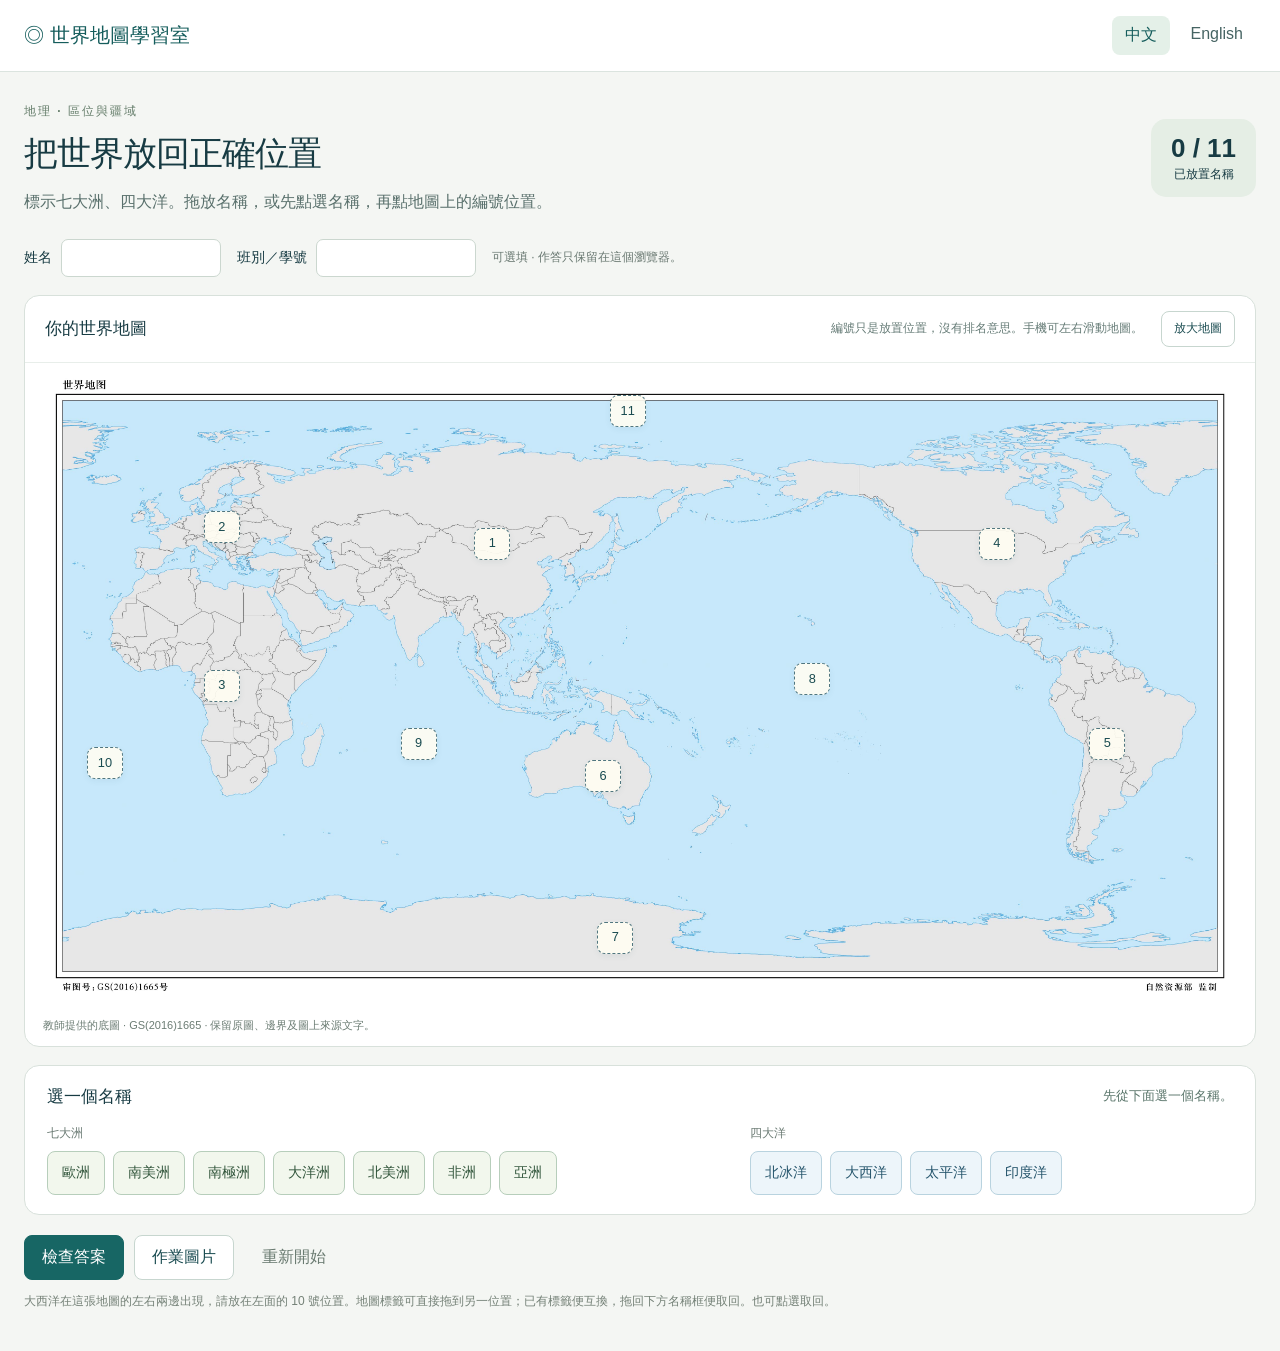
==== index.html @ 0c968864 "Publish bilingual world map classroom" ====
<!doctype html>
<html lang="zh-Hant"><head><meta charset="UTF-8"><meta name="viewport" content="width=device-width, initial-scale=1"><meta name="description" content="七大洲、四大洋拖放學習活動。Continents and oceans drag-and-drop activity."><title>世界地圖學習室</title><link rel="stylesheet" href="style.css"></head>
<body><header><a class="brand" href="?lang=zh">◎ <span id="brand"></span></a><nav aria-label="Language"><a href="?lang=zh" lang="zh-Hant">中文</a><a href="?lang=en" lang="en">English</a></nav></header>
<main><div class="intro"><div><p class="eyebrow" id="eyebrow"></p><h1 id="title"></h1><p id="intro"></p></div><div class="progress"><strong id="count">0 / 11</strong><span id="progressText"></span></div></div>
<section class="identity"><label><span id="nameLabel"></span><input id="studentName" maxlength="32" autocomplete="off"></label><label><span id="classLabel"></span><input id="studentClass" maxlength="24" autocomplete="off"></label><p id="identityHint"></p></section>
<section class="workspace"><div class="maphead"><h2 id="mapTitle"></h2><span id="mapHint"></span><button id="zoom" type="button"></button></div><div class="mapScroll" id="mapScroll"><div class="map" id="map"><img id="baseMap" src="world-map.jpg" alt="" draggable="false"><div id="targets"></div></div></div><p class="source" id="source"></p></section>
<section class="tray"><div class="trayHeading"><h2 id="trayTitle"></h2><p id="selected" role="status" aria-live="polite"></p></div><div class="banks"><div><h3 id="continentsTitle"></h3><div id="continents" class="chips"></div></div><div><h3 id="oceansTitle"></h3><div id="oceans" class="chips"></div></div></div></section>
<div class="actions"><button class="primary" id="check"></button><button id="result"></button><button class="quiet" id="reset"></button><span id="feedback" role="status" aria-live="polite"></span></div><p class="footnote" id="footnote"></p></main>
<dialog id="resultDialog"><div class="dialogHead"><h2 id="resultTitle"></h2><button id="closeResult" aria-label="Close">×</button></div><p id="saveHint"></p><div class="resultActions"><button class="primary" id="download"></button><button id="share"></button></div><img id="resultImage" alt=""><p id="saveStatus" role="status"></p></dialog><script src="moves.js"></script><script src="app.js"></script></body></html>
---- style.css ----
:root{font-family:Inter,"Noto Sans TC","Microsoft JhengHei",Arial,sans-serif;color:#173b43;background:#f4f6f3;font-synthesis:none}*{box-sizing:border-box}body{margin:0}header{height:72px;background:white;border-bottom:1px solid #dbe4df;display:flex;align-items:center;justify-content:space-between;padding:0 max(24px,calc((100vw - 1380px)/2))}.brand{font-size:20px;font-weight:800;color:#155d5c;text-decoration:none}nav{display:flex;gap:8px}nav a{padding:9px 13px;color:#466463;text-decoration:none;border-radius:8px}nav a.active{background:#e4f0e8;color:#155d5c;font-weight:700}main{max-width:1380px;margin:auto;padding:30px 24px 40px}.intro{display:flex;align-items:center;justify-content:space-between;gap:20px}.eyebrow{color:#637c69;letter-spacing:2px;font-size:12px;font-weight:700;margin:0 0 10px}h1{font-size:34px;letter-spacing:-1px;margin:0 0 12px}p{line-height:1.6}#intro{margin:0;color:#59706c}.progress{min-width:105px;text-align:center;background:#e5eee5;padding:14px;border-radius:15px}.progress strong{display:block;font-size:26px}.progress span{font-size:12px}.identity{display:flex;gap:16px;align-items:center;margin:24px 0 18px}.identity label{display:flex;align-items:center;gap:9px;font-size:14px;font-weight:600}.identity input{width:160px;padding:10px;border:1px solid #cbd7cf;border-radius:7px;background:white;font:inherit}.identity p{font-size:12px;color:#6b7a73;margin:0}h2{font-size:17px;margin:0}button{font:inherit;cursor:pointer;background:white;color:#194b50;border:1px solid #c7d6cf;border-radius:8px;padding:11px 17px;min-height:44px}button:hover{background:#edf4ee}button:focus-visible,a:focus-visible,input:focus-visible{outline:3px solid #da9b32;outline-offset:3px}button:disabled{opacity:.5;cursor:not-allowed}.workspace{background:white;border:1px solid #d8e1db;border-radius:15px;overflow:hidden}.maphead{display:flex;gap:18px;align-items:center;padding:15px 20px;border-bottom:1px solid #e8eeea}.maphead span{font-size:12px;color:#667c77;margin-left:auto}.maphead button{padding:6px 12px;min-height:36px;font-size:12px}.mapScroll{overflow:auto;overscroll-behavior-x:contain}.map{position:relative;width:100%;line-height:0}.map.zoomed{min-width:1200px}.map img{width:100%;height:auto;display:block;user-select:none}.target{position:absolute;transform:translate(-50%,-50%);border:1.5px dashed #50767f;border-radius:8px;min-width:36px;min-height:32px;padding:5px 9px;background:#fffdf2e8;font-size:clamp(10px,1vw,14px);line-height:1.15;white-space:nowrap;box-shadow:0 2px 6px #234b5610}.target.filled{background:#fff;border:1px solid #306f72;font-weight:700}.target.good{background:#e4f4e5;border:2px solid #26744a}.target.bad{background:#fff0e8;border:2px solid #ad5331}.target small{font-weight:400;font-size:10px;margin-right:5px}.source{font-size:11px;color:#6c7d74;margin:8px 18px 12px}.tray{border:1px solid #d8e1db;background:white;border-radius:15px;padding:19px 22px;margin-top:18px}.trayHeading{display:flex;align-items:center;justify-content:space-between;gap:15px}.trayHeading p{font-size:13px;margin:0;color:#59756a}.banks{display:grid;grid-template-columns:1.4fr 1fr;gap:28px}h3{font-size:12px;color:#6a7a73;margin:17px 0 9px;font-weight:500}.chips{display:flex;flex-wrap:wrap;gap:8px;min-height:44px}.chip{touch-action:none;user-select:none;font-size:14px;padding:9px 14px;border:1px solid #b7cebb;background:#f2f7ed;color:#31553b;cursor:grab}.chip.ocean{background:#edf5fa;border-color:#b9d3df;color:#24546b}.chip.selected{outline:3px solid #d79830;background:#fff4d6}.chip.used{display:none}.actions{display:flex;flex-wrap:wrap;align-items:center;gap:10px;margin-top:20px}.primary{background:#176664;color:white;border-color:#176664}.primary:hover{background:#125452}.quiet{background:transparent;border-color:transparent;color:#6a7b71}.actions span{font-size:14px;margin-left:6px}.footnote{font-size:12px;color:#748177;margin-bottom:0}.ghost{position:fixed;z-index:1000;pointer-events:none;transform:translate(-50%,-50%);background:#fff4d6;border:2px solid #c89931;border-radius:9px;padding:10px 15px;box-shadow:0 8px 25px #183f4833;font-size:15px;white-space:nowrap}dialog{border:0;border-radius:18px;max-width:1000px;width:95vw;max-height:92vh;padding:22px;color:#173b43}dialog::backdrop{background:#102e38aa}.dialogHead{display:flex;justify-content:space-between;align-items:center}.dialogHead button{font-size:24px;border:0}.resultActions{display:flex;gap:10px;margin-bottom:16px}#resultImage{width:100%;height:auto;border:1px solid #d6ded9}#saveHint,#saveStatus{font-size:13px;color:#587269}@media(max-width:700px){header{padding:0 16px;height:60px}.brand{font-size:16px}nav a{padding:8px;font-size:13px}main{padding:22px 14px}.intro{align-items:flex-start}h1{font-size:25px}.eyebrow{font-size:10px}#intro{font-size:13px}.progress{min-width:75px;padding:11px}.progress strong{font-size:21px}.identity{flex-wrap:wrap;gap:10px}.identity label{flex:1;min-width:140px;font-size:12px}.identity input{width:100%;min-width:50px}.identity p{width:100%;font-size:11px}.maphead{padding:12px;flex-wrap:wrap;gap:8px}.maphead span{order:3;width:100%;margin:0}.maphead button{margin-left:auto}.map{min-width:850px}.map.zoomed{min-width:1200px}.target{font-size:12px;min-height:36px}.banks{grid-template-columns:1fr;gap:0}.tray{padding:16px}.trayHeading{display:block}.trayHeading p{margin-top:6px}.chip{padding:10px 12px}.actions button{flex:1;font-size:13px;white-space:nowrap;padding:10px}.actions span{width:100%;margin:4px 0}.source{font-size:10px}.footnote{font-size:11px}}
.progress strong{white-space:nowrap}.identity label>span{flex-shrink:0}@media(max-width:700px){.identity label>span{max-width:65px}.progress{flex-shrink:0}}

.target.filled{touch-action:none;user-select:none;cursor:grab}.dragging{opacity:.45;cursor:grabbing}.target.drop-ready{outline:3px solid #d79830;outline-offset:3px}.tray.drop-ready{outline:3px solid #d79830;background:#fffaf0}

/* Compact activity view: the map and bank occupy separate, always-visible panels. */
@media(max-width:700px),(max-height:500px) and (pointer:coarse){
 html,body{height:100%;height:100dvh;overflow:hidden}
 header{height:44px;padding:0 10px;flex-shrink:0}
 .brand{font-size:14px}nav a{font-size:12px;padding:6px}
 main{height:calc(100dvh - 44px);padding:8px 8px max(8px,env(safe-area-inset-bottom));display:flex;flex-direction:column;gap:7px;overflow:hidden;max-width:none}
 .intro{flex-shrink:0;gap:8px;align-items:center;min-height:30px}
 .eyebrow,#intro,.progress span,.identity p,.source,.footnote{display:none}
 h1{font-size:18px;letter-spacing:0;margin:0}
 .progress{padding:5px 8px;border-radius:7px;min-width:64px}.progress strong{font-size:16px}
 .identity{margin:0;gap:8px;flex-wrap:nowrap;flex-shrink:0}
 .identity label{min-width:0;flex:1;gap:5px;font-size:11px}
 .identity label>span{max-width:55px;line-height:1.2}
 .identity input{height:32px;padding:5px;font-size:16px;width:100%;min-width:0}
 .workspace{flex:1 1 auto;min-height:100px;display:flex;flex-direction:column;border-radius:10px}
 .maphead{padding:6px 9px;gap:4px;flex-shrink:0;flex-wrap:wrap}
 .maphead h2{font-size:13px}.maphead button{min-height:30px;padding:4px 10px;font-size:11px;margin-left:auto}
 .maphead span{font-size:10px;line-height:1.3;order:3;width:100%;margin:0}
 .mapScroll{flex:1;min-height:0;overscroll-behavior:contain;touch-action:pan-x pan-y}
 .map{width:var(--panel-map-width,560px);min-width:0}.map.zoomed{width:calc(var(--panel-map-width,560px)*1.5);min-width:0}
 .target{font-size:11px;min-height:34px;padding:4px 6px}.target small{font-size:9px}
 .tray{margin:0;padding:7px 9px;flex:0 0 auto;border-radius:10px;max-height:38dvh;overflow:auto;overscroll-behavior:contain}
 .trayHeading{display:flex;gap:6px;margin-bottom:6px}.trayHeading h2{font-size:12px;white-space:nowrap}.trayHeading p{font-size:10px;line-height:1.25;margin:0;max-width:70%}
 .banks{display:flex;flex-wrap:wrap;gap:5px}.banks>div,.chips{display:contents}.banks h3{display:none}
 .chip{flex:0 0 calc((100% - 10px)/3);font-size:11px;min-height:34px;padding:5px 3px;border-radius:6px;line-height:1.1}
 .chip.used{display:none}
 .actions{flex:0 0 auto;margin:0;gap:5px}.actions button{font-size:12px;min-height:36px;padding:6px;flex:1;white-space:nowrap}
 .actions span{font-size:11px;line-height:1.2;margin:0;width:100%}.actions span:empty{display:none}
 dialog{max-height:95dvh;padding:12px}
}
@media(max-width:700px) and (max-height:640px){
 main{gap:4px;padding-top:4px}.maphead span{display:none}.trayHeading p{display:none}.chip{min-height:30px}.tray{padding:5px 7px}.trayHeading{margin-bottom:4px}
}
@media(max-height:500px) and (min-width:701px) and (pointer:coarse){
 main{display:grid;grid-template-columns:minmax(0,1fr) 280px;grid-template-rows:30px minmax(0,1fr) 36px;gap:6px}
 .intro{grid-column:1;grid-row:1}.identity{grid-column:2;grid-row:1}.workspace{grid-column:1;grid-row:2 / 4}
 .tray{grid-column:2;grid-row:2;max-height:none}.actions{grid-column:2;grid-row:3}.chip{flex-basis:calc((100% - 5px)/2)}
}
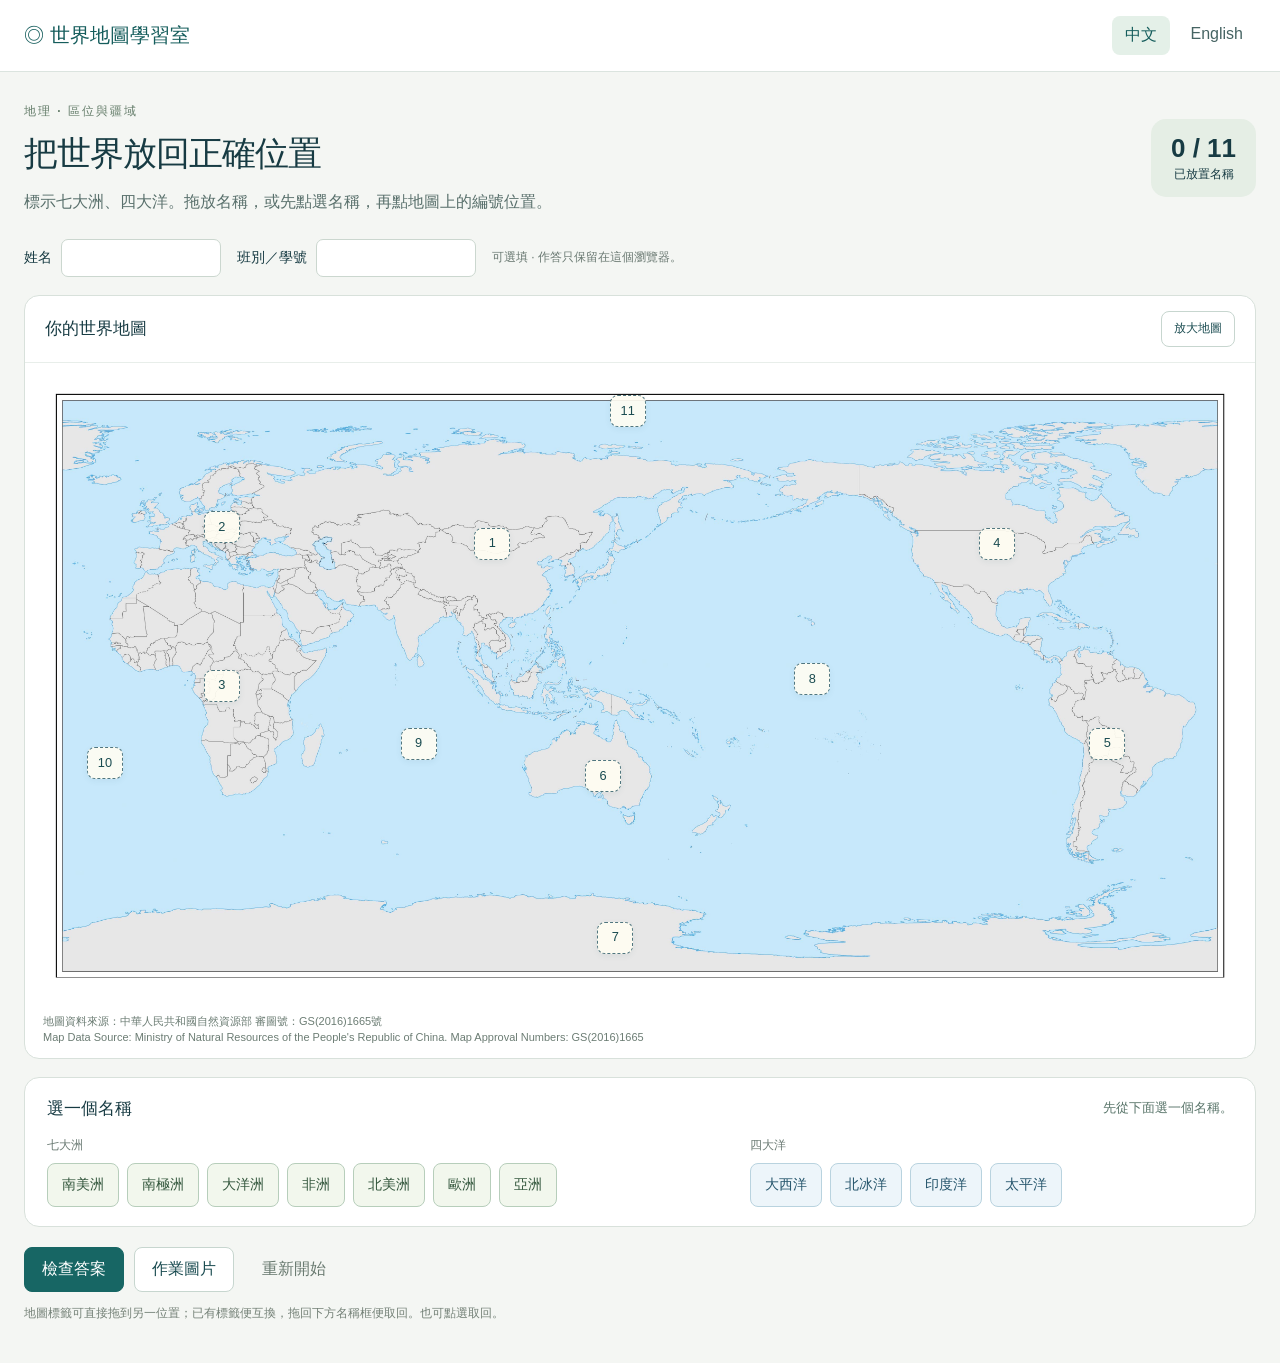
==== commit 0430e0e3: "Update bilingual map captions and source credits" ====
--- a/index.html
+++ b/index.html
@@ -1,9 +1,9 @@
 <!doctype html>
-<html lang="zh-Hant"><head><meta charset="UTF-8"><meta name="viewport" content="width=device-width, initial-scale=1"><meta name="description" content="七大洲、四大洋拖放學習活動。Continents and oceans drag-and-drop activity."><title>世界地圖學習室</title><link rel="stylesheet" href="style.css"></head>
+<html lang="zh-Hant"><head><meta charset="UTF-8"><meta name="viewport" content="width=device-width, initial-scale=1"><meta name="description" content="七大洲、四大洋拖放學習活動。Continents and oceans drag-and-drop activity."><title>世界地圖學習室</title><link rel="stylesheet" href="style.css?v=20261116b"></head>
 <body><header><a class="brand" href="?lang=zh">◎ <span id="brand"></span></a><nav aria-label="Language"><a href="?lang=zh" lang="zh-Hant">中文</a><a href="?lang=en" lang="en">English</a></nav></header>
 <main><div class="intro"><div><p class="eyebrow" id="eyebrow"></p><h1 id="title"></h1><p id="intro"></p></div><div class="progress"><strong id="count">0 / 11</strong><span id="progressText"></span></div></div>
 <section class="identity"><label><span id="nameLabel"></span><input id="studentName" maxlength="32" autocomplete="off"></label><label><span id="classLabel"></span><input id="studentClass" maxlength="24" autocomplete="off"></label><p id="identityHint"></p></section>
 <section class="workspace"><div class="maphead"><h2 id="mapTitle"></h2><span id="mapHint"></span><button id="zoom" type="button"></button></div><div class="mapScroll" id="mapScroll"><div class="map" id="map"><img id="baseMap" src="world-map.jpg" alt="" draggable="false"><div id="targets"></div></div></div><p class="source" id="source"></p></section>
 <section class="tray"><div class="trayHeading"><h2 id="trayTitle"></h2><p id="selected" role="status" aria-live="polite"></p></div><div class="banks"><div><h3 id="continentsTitle"></h3><div id="continents" class="chips"></div></div><div><h3 id="oceansTitle"></h3><div id="oceans" class="chips"></div></div></div></section>
 <div class="actions"><button class="primary" id="check"></button><button id="result"></button><button class="quiet" id="reset"></button><span id="feedback" role="status" aria-live="polite"></span></div><p class="footnote" id="footnote"></p></main>
-<dialog id="resultDialog"><div class="dialogHead"><h2 id="resultTitle"></h2><button id="closeResult" aria-label="Close">×</button></div><p id="saveHint"></p><div class="resultActions"><button class="primary" id="download"></button><button id="share"></button></div><img id="resultImage" alt=""><p id="saveStatus" role="status"></p></dialog><script src="moves.js"></script><script src="app.js"></script></body></html>
+<dialog id="resultDialog"><div class="dialogHead"><h2 id="resultTitle"></h2><button id="closeResult" aria-label="Close">×</button></div><p id="saveHint"></p><div class="resultActions"><button class="primary" id="download"></button><button id="share"></button></div><img id="resultImage" alt=""><p id="saveStatus" role="status"></p></dialog><script src="moves.js"></script><script src="app.js?v=20261116b"></script></body></html>
--- a/style.css
+++ b/style.css
@@ -41,3 +41,9 @@
  .intro{grid-column:1;grid-row:1}.identity{grid-column:2;grid-row:1}.workspace{grid-column:1;grid-row:2 / 4}
  .tray{grid-column:2;grid-row:2;max-height:none}.actions{grid-column:2;grid-row:3}.chip{flex-basis:calc((100% - 5px)/2)}
 }
+
+/* Hide the image margin captions without altering map geometry or label coordinates. */
+#baseMap{clip-path:inset(4.5% 0 4.8% 0)}
+#mapHint{display:none}.maphead button{margin-left:auto}
+.source{display:block;text-align:left;line-height:1.5;margin:4px 18px 12px;overflow-wrap:anywhere}.source span{display:block}
+@media(max-width:700px),(max-height:500px) and (pointer:coarse){.source{display:block;flex-shrink:0;font-size:9px;margin:3px 9px 6px;line-height:1.25}}
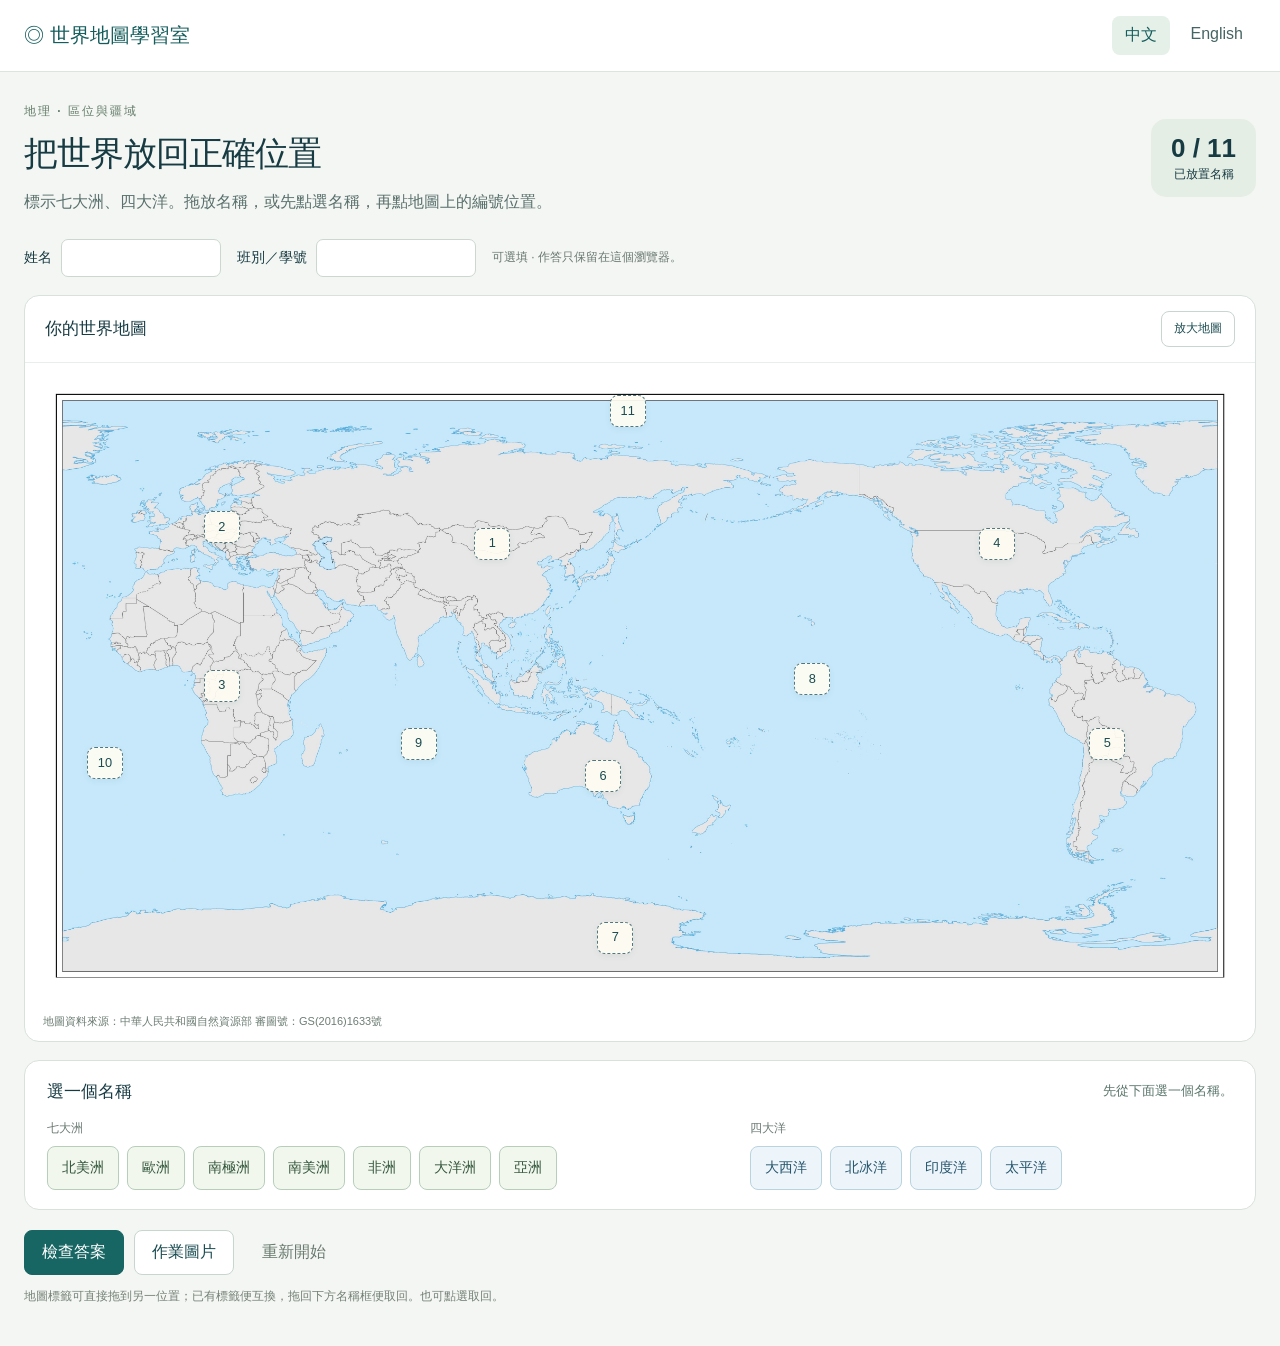
==== commit cc10c9ef: "Show map source in selected language only" ====
--- a/index.html
+++ b/index.html
@@ -1,9 +1,9 @@
 <!doctype html>
-<html lang="zh-Hant"><head><meta charset="UTF-8"><meta name="viewport" content="width=device-width, initial-scale=1"><meta name="description" content="七大洲、四大洋拖放學習活動。Continents and oceans drag-and-drop activity."><title>世界地圖學習室</title><link rel="stylesheet" href="style.css?v=20261116b"></head>
+<html lang="zh-Hant"><head><meta charset="UTF-8"><meta name="viewport" content="width=device-width, initial-scale=1"><meta name="description" content="七大洲、四大洋拖放學習活動。Continents and oceans drag-and-drop activity."><title>世界地圖學習室</title><link rel="stylesheet" href="style.css?v=20261116c"></head>
 <body><header><a class="brand" href="?lang=zh">◎ <span id="brand"></span></a><nav aria-label="Language"><a href="?lang=zh" lang="zh-Hant">中文</a><a href="?lang=en" lang="en">English</a></nav></header>
 <main><div class="intro"><div><p class="eyebrow" id="eyebrow"></p><h1 id="title"></h1><p id="intro"></p></div><div class="progress"><strong id="count">0 / 11</strong><span id="progressText"></span></div></div>
 <section class="identity"><label><span id="nameLabel"></span><input id="studentName" maxlength="32" autocomplete="off"></label><label><span id="classLabel"></span><input id="studentClass" maxlength="24" autocomplete="off"></label><p id="identityHint"></p></section>
 <section class="workspace"><div class="maphead"><h2 id="mapTitle"></h2><span id="mapHint"></span><button id="zoom" type="button"></button></div><div class="mapScroll" id="mapScroll"><div class="map" id="map"><img id="baseMap" src="world-map.jpg" alt="" draggable="false"><div id="targets"></div></div></div><p class="source" id="source"></p></section>
 <section class="tray"><div class="trayHeading"><h2 id="trayTitle"></h2><p id="selected" role="status" aria-live="polite"></p></div><div class="banks"><div><h3 id="continentsTitle"></h3><div id="continents" class="chips"></div></div><div><h3 id="oceansTitle"></h3><div id="oceans" class="chips"></div></div></div></section>
 <div class="actions"><button class="primary" id="check"></button><button id="result"></button><button class="quiet" id="reset"></button><span id="feedback" role="status" aria-live="polite"></span></div><p class="footnote" id="footnote"></p></main>
-<dialog id="resultDialog"><div class="dialogHead"><h2 id="resultTitle"></h2><button id="closeResult" aria-label="Close">×</button></div><p id="saveHint"></p><div class="resultActions"><button class="primary" id="download"></button><button id="share"></button></div><img id="resultImage" alt=""><p id="saveStatus" role="status"></p></dialog><script src="moves.js"></script><script src="app.js?v=20261116b"></script></body></html>
+<dialog id="resultDialog"><div class="dialogHead"><h2 id="resultTitle"></h2><button id="closeResult" aria-label="Close">×</button></div><p id="saveHint"></p><div class="resultActions"><button class="primary" id="download"></button><button id="share"></button></div><img id="resultImage" alt=""><p id="saveStatus" role="status"></p></dialog><script src="moves.js"></script><script src="app.js?v=20261116c"></script></body></html>
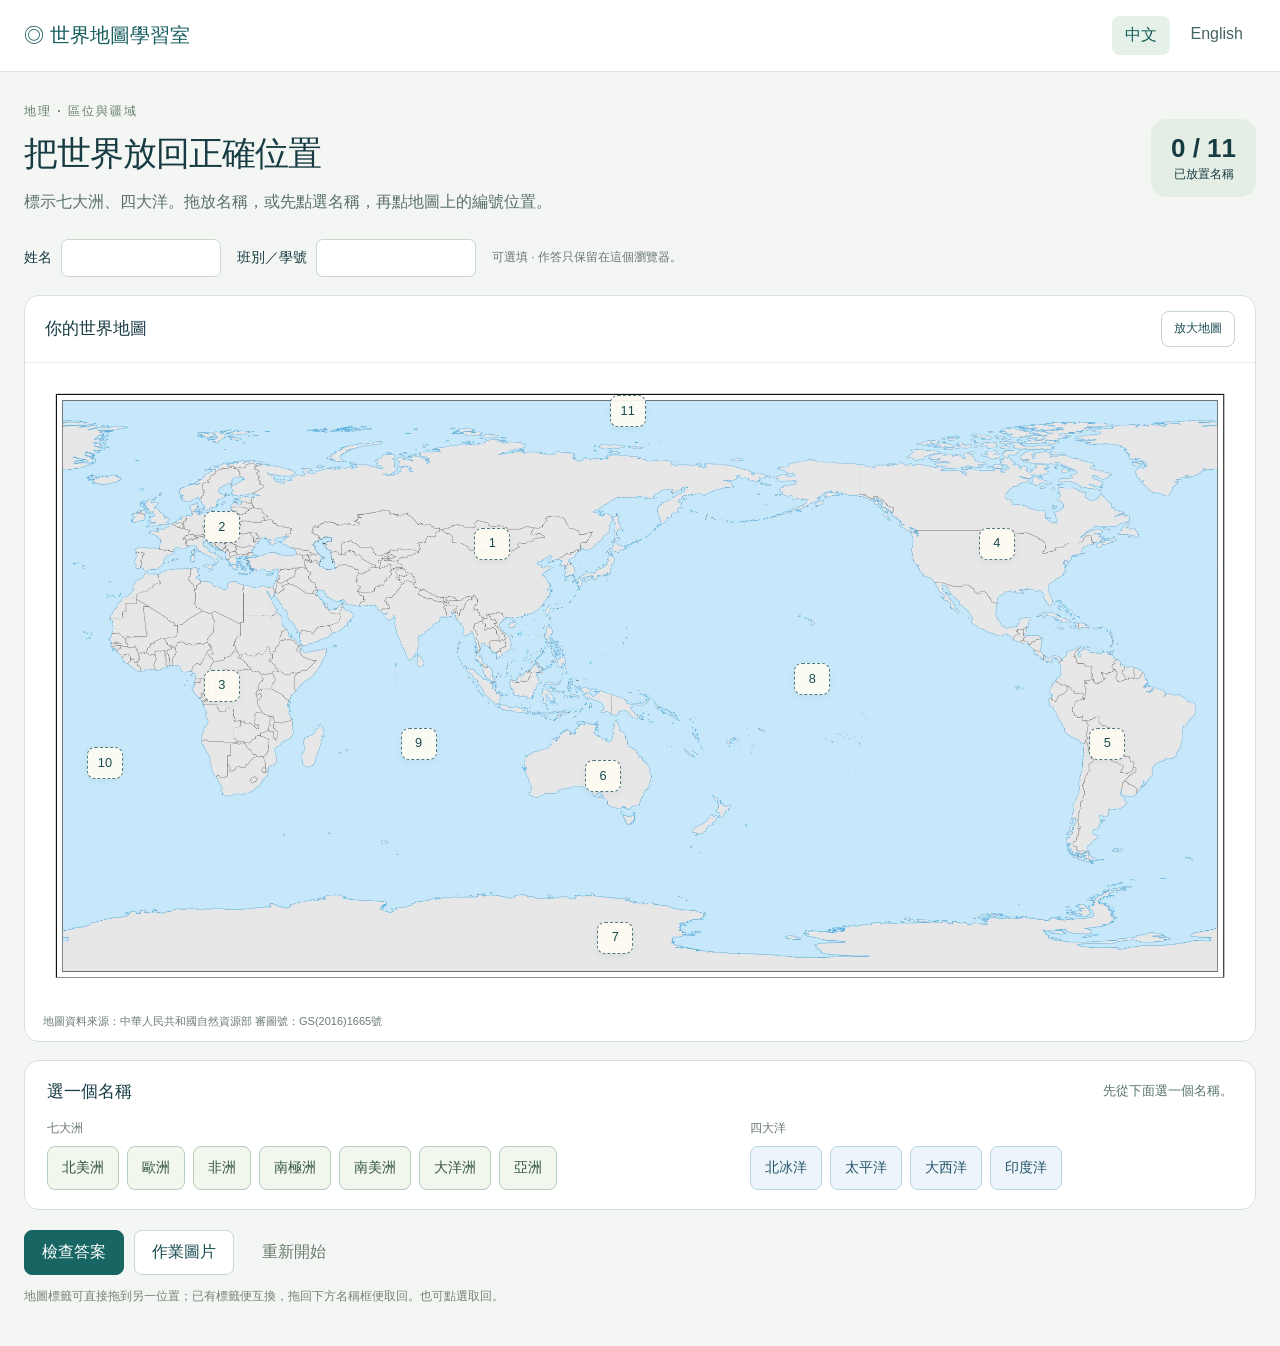
==== commit 1d80d2d8: "Correct approval number to GS(2016)1665" ====
--- a/index.html
+++ b/index.html
@@ -1,9 +1,9 @@
 <!doctype html>
-<html lang="zh-Hant"><head><meta charset="UTF-8"><meta name="viewport" content="width=device-width, initial-scale=1"><meta name="description" content="七大洲、四大洋拖放學習活動。Continents and oceans drag-and-drop activity."><title>世界地圖學習室</title><link rel="stylesheet" href="style.css?v=20261116c"></head>
+<html lang="zh-Hant"><head><meta charset="UTF-8"><meta name="viewport" content="width=device-width, initial-scale=1"><meta name="description" content="七大洲、四大洋拖放學習活動。Continents and oceans drag-and-drop activity."><title>世界地圖學習室</title><link rel="stylesheet" href="style.css?v=20261116d"></head>
 <body><header><a class="brand" href="?lang=zh">◎ <span id="brand"></span></a><nav aria-label="Language"><a href="?lang=zh" lang="zh-Hant">中文</a><a href="?lang=en" lang="en">English</a></nav></header>
 <main><div class="intro"><div><p class="eyebrow" id="eyebrow"></p><h1 id="title"></h1><p id="intro"></p></div><div class="progress"><strong id="count">0 / 11</strong><span id="progressText"></span></div></div>
 <section class="identity"><label><span id="nameLabel"></span><input id="studentName" maxlength="32" autocomplete="off"></label><label><span id="classLabel"></span><input id="studentClass" maxlength="24" autocomplete="off"></label><p id="identityHint"></p></section>
 <section class="workspace"><div class="maphead"><h2 id="mapTitle"></h2><span id="mapHint"></span><button id="zoom" type="button"></button></div><div class="mapScroll" id="mapScroll"><div class="map" id="map"><img id="baseMap" src="world-map.jpg" alt="" draggable="false"><div id="targets"></div></div></div><p class="source" id="source"></p></section>
 <section class="tray"><div class="trayHeading"><h2 id="trayTitle"></h2><p id="selected" role="status" aria-live="polite"></p></div><div class="banks"><div><h3 id="continentsTitle"></h3><div id="continents" class="chips"></div></div><div><h3 id="oceansTitle"></h3><div id="oceans" class="chips"></div></div></div></section>
 <div class="actions"><button class="primary" id="check"></button><button id="result"></button><button class="quiet" id="reset"></button><span id="feedback" role="status" aria-live="polite"></span></div><p class="footnote" id="footnote"></p></main>
-<dialog id="resultDialog"><div class="dialogHead"><h2 id="resultTitle"></h2><button id="closeResult" aria-label="Close">×</button></div><p id="saveHint"></p><div class="resultActions"><button class="primary" id="download"></button><button id="share"></button></div><img id="resultImage" alt=""><p id="saveStatus" role="status"></p></dialog><script src="moves.js"></script><script src="app.js?v=20261116c"></script></body></html>
+<dialog id="resultDialog"><div class="dialogHead"><h2 id="resultTitle"></h2><button id="closeResult" aria-label="Close">×</button></div><p id="saveHint"></p><div class="resultActions"><button class="primary" id="download"></button><button id="share"></button></div><img id="resultImage" alt=""><p id="saveStatus" role="status"></p></dialog><script src="moves.js"></script><script src="app.js?v=20261116d"></script></body></html>
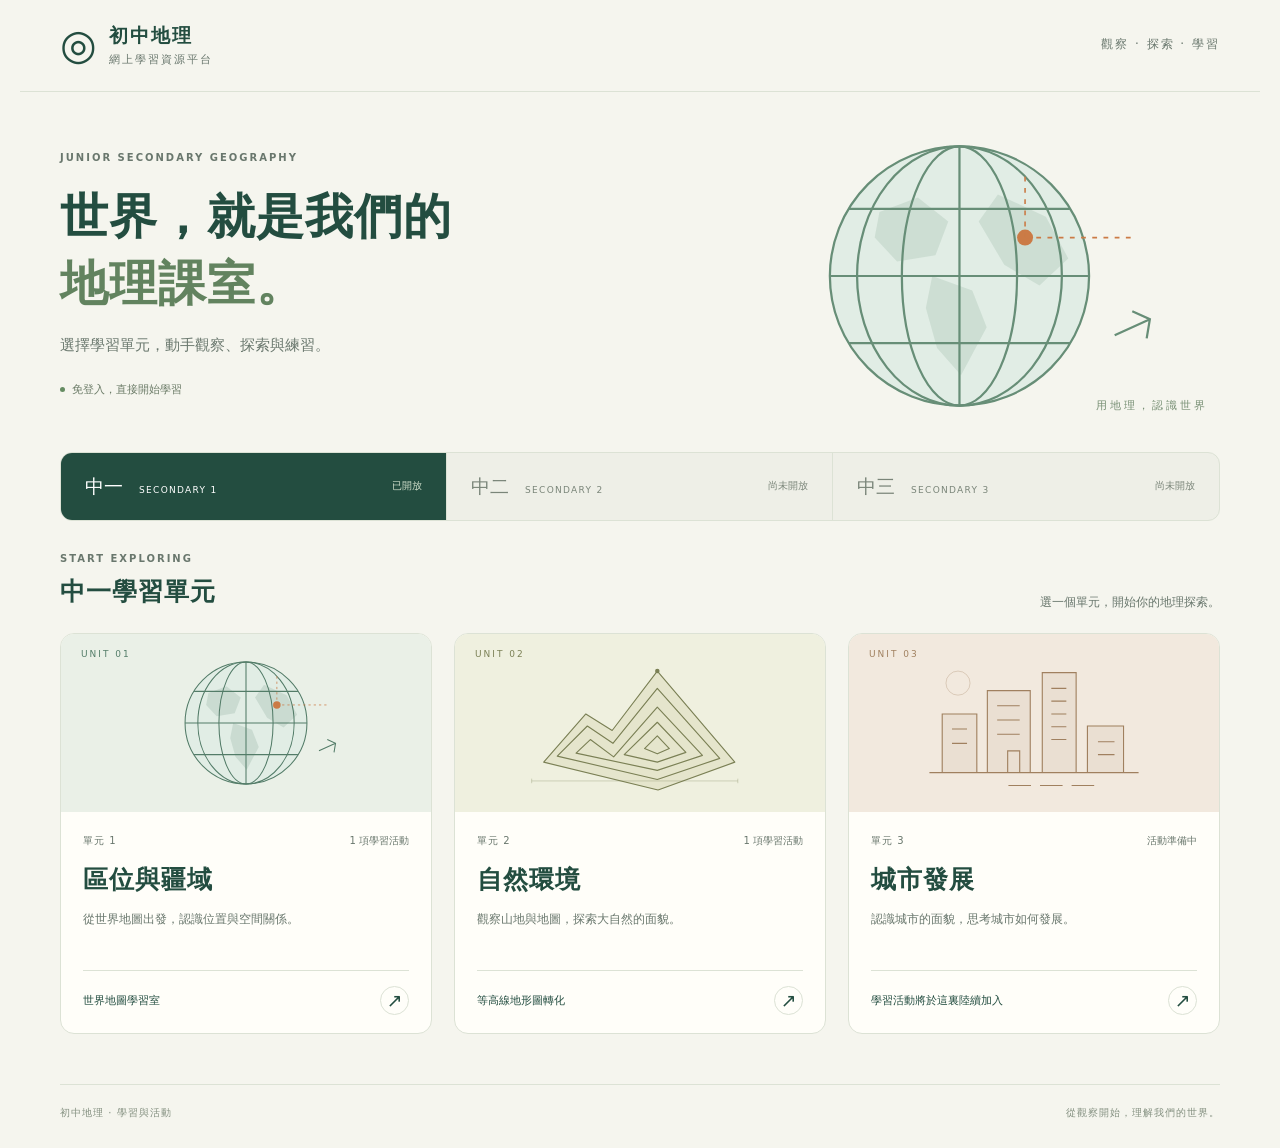
==== commit 955a3f99: "Publish junior secondary geography learning hub" ====
--- a/index.html
+++ b/index.html
@@ -1,9 +1 @@
-<!doctype html>
-<html lang="zh-Hant"><head><meta charset="UTF-8"><meta name="viewport" content="width=device-width, initial-scale=1"><meta name="description" content="七大洲、四大洋拖放學習活動。Continents and oceans drag-and-drop activity."><title>世界地圖學習室</title><link rel="stylesheet" href="style.css?v=20261116d"></head>
-<body><header><a class="brand" href="?lang=zh">◎ <span id="brand"></span></a><nav aria-label="Language"><a href="?lang=zh" lang="zh-Hant">中文</a><a href="?lang=en" lang="en">English</a></nav></header>
-<main><div class="intro"><div><p class="eyebrow" id="eyebrow"></p><h1 id="title"></h1><p id="intro"></p></div><div class="progress"><strong id="count">0 / 11</strong><span id="progressText"></span></div></div>
-<section class="identity"><label><span id="nameLabel"></span><input id="studentName" maxlength="32" autocomplete="off"></label><label><span id="classLabel"></span><input id="studentClass" maxlength="24" autocomplete="off"></label><p id="identityHint"></p></section>
-<section class="workspace"><div class="maphead"><h2 id="mapTitle"></h2><span id="mapHint"></span><button id="zoom" type="button"></button></div><div class="mapScroll" id="mapScroll"><div class="map" id="map"><img id="baseMap" src="world-map.jpg" alt="" draggable="false"><div id="targets"></div></div></div><p class="source" id="source"></p></section>
-<section class="tray"><div class="trayHeading"><h2 id="trayTitle"></h2><p id="selected" role="status" aria-live="polite"></p></div><div class="banks"><div><h3 id="continentsTitle"></h3><div id="continents" class="chips"></div></div><div><h3 id="oceansTitle"></h3><div id="oceans" class="chips"></div></div></div></section>
-<div class="actions"><button class="primary" id="check"></button><button id="result"></button><button class="quiet" id="reset"></button><span id="feedback" role="status" aria-live="polite"></span></div><p class="footnote" id="footnote"></p></main>
-<dialog id="resultDialog"><div class="dialogHead"><h2 id="resultTitle"></h2><button id="closeResult" aria-label="Close">×</button></div><p id="saveHint"></p><div class="resultActions"><button class="primary" id="download"></button><button id="share"></button></div><img id="resultImage" alt=""><p id="saveStatus" role="status"></p></dialog><script src="moves.js"></script><script src="app.js?v=20261116d"></script></body></html>
+<!doctype html><html lang="zh-Hant"><head><meta charset="utf-8"><meta name="viewport" content="width=device-width,initial-scale=1"><meta name="description" content="初中地理網上學習資源平台，按年級及單元探索互動學習活動。"><title>網上學習資源平台｜初中地理</title><link rel="stylesheet" href="./portal.css?v=1"><script>if(new URLSearchParams(location.search).has('lang'))location.replace('s1/location-territory/world-map/'+location.search+location.hash);</script></head><body><a class="skip" href="#main">跳至主要內容</a><header class="site-header"><a class="brand" href="./"><span class="brand-icon" aria-hidden="true">◎</span><span>初中地理<small>網上學習資源平台</small></span></a><span class="header-note">觀察 · 探索 · 學習</span></header><main id="main"><section class="hero"><div><p class="eyebrow">JUNIOR SECONDARY GEOGRAPHY</p><h1>世界，就是我們的<br><em>地理課室。</em></h1><p class="hero-intro">選擇學習單元，動手觀察、探索與練習。</p><span class="open-note"><i></i> 免登入，直接開始學習</span></div><div class="hero-art" aria-hidden="true"><svg viewBox="0 0 360 210" fill="none" aria-hidden="true"><circle cx="180" cy="105" r="81" fill="#e1ede5"/><g stroke="currentColor" stroke-width="1.4"><circle cx="180" cy="105" r="81"/><ellipse cx="180" cy="105" rx="36" ry="81"/><ellipse cx="180" cy="105" rx="64" ry="81"/><path d="M99 105h162M111 63h138M111 147h138M180 24v162"/></g><path d="m130 65 24-9 19 15-8 21-24 4-14-15zm33 40 25 9 9 23-16 30-15-17-7-25zm41-51 30 14 14 26-18 17-22-13-16-27z" fill="currentColor" opacity=".16"/><circle cx="221" cy="81" r="5" fill="#cb7b46"/><path d="M221 81h66m-66 0V40" stroke="#cb7b46" stroke-dasharray="3 4"/><path d="m277 142 22-10m-11-5 11 5-2 12" stroke="currentColor" stroke-width="1.4"/></svg><span class="orbit-label">用地理，認識世界</span></div></section><section class="learning" id="s1" aria-labelledby="learning-title"><div class="grade-picker" aria-label="選擇年級"><a class="grade active" href="#s1" aria-current="page"><span>中一 <small>SECONDARY 1</small></span><b>已開放</b></a><button class="grade" disabled><span>中二 <small>SECONDARY 2</small></span><b>尚未開放</b></button><button class="grade" disabled><span>中三 <small>SECONDARY 3</small></span><b>尚未開放</b></button></div><div class="section-heading"><div><p class="eyebrow">START EXPLORING</p><h2 id="learning-title">中一學習單元</h2></div><p>選一個單元，開始你的地理探索。</p></div><div class="unit-grid"><a class="unit-card location" href="s1/location-territory/"><div class="unit-art"><span class="unit-number">UNIT 01</span><svg viewBox="0 0 360 210" fill="none" aria-hidden="true"><circle cx="180" cy="105" r="81" fill="#e1ede5"/><g stroke="currentColor" stroke-width="1.4"><circle cx="180" cy="105" r="81"/><ellipse cx="180" cy="105" rx="36" ry="81"/><ellipse cx="180" cy="105" rx="64" ry="81"/><path d="M99 105h162M111 63h138M111 147h138M180 24v162"/></g><path d="m130 65 24-9 19 15-8 21-24 4-14-15zm33 40 25 9 9 23-16 30-15-17-7-25zm41-51 30 14 14 26-18 17-22-13-16-27z" fill="currentColor" opacity=".16"/><circle cx="221" cy="81" r="5" fill="#cb7b46"/><path d="M221 81h66m-66 0V40" stroke="#cb7b46" stroke-dasharray="3 4"/><path d="m277 142 22-10m-11-5 11 5-2 12" stroke="currentColor" stroke-width="1.4"/></svg></div><div class="unit-copy"><div class="card-meta"><span>單元 1</span><span class="status">1 項學習活動</span></div><h3>區位與疆域</h3><p>從世界地圖出發，認識位置與空間關係。</p><div class="card-bottom"><span>世界地圖學習室</span><span class="card-arrow" aria-label="查看單元">↗</span></div></div></a><a class="unit-card nature" href="s1/natural-environment/"><div class="unit-art"><span class="unit-number">UNIT 02</span><svg viewBox="0 0 360 210" fill="none" aria-hidden="true"><path d="m52 157 56-64 35 22 60-79 103 121-102 37z" fill="#e5e5cc"/><g stroke="currentColor" stroke-width="1.5" stroke-linejoin="round"><path d="m52 157 56-64 35 22 60-79 103 121-102 37z"/><path d="m70 149 40-40 34 23 59-73 83 93-83 28z"/><path d="m95 145 19-18 31 23 58-66 60 64-60 20z"/><path d="m159 147 44-43 38 40-38 13z"/><path d="m186 139 17-17 16 17-16 7z"/></g><path d="M36 182h274M36 179v6m274-6v6" stroke="currentColor" opacity=".4"/><circle cx="203" cy="36" r="3" fill="currentColor"/></svg></div><div class="unit-copy"><div class="card-meta"><span>單元 2</span><span class="status">1 項學習活動</span></div><h3>自然環境</h3><p>觀察山地與地圖，探索大自然的面貌。</p><div class="card-bottom"><span>等高線地形圖轉化</span><span class="card-arrow" aria-label="查看單元">↗</span></div></div></a><a class="unit-card urban" href="s1/urban-development/"><div class="unit-art"><span class="unit-number">UNIT 03</span><svg viewBox="0 0 360 210" fill="none" aria-hidden="true"><path d="M58 171V93h46v78m14 0V62h57v109m16 0V38h45v133m15 0v-62h48v62" fill="#eadfd2" stroke="currentColor" stroke-width="1.5"/><g stroke="currentColor" stroke-width="1.5"><path d="M41 171h278M203 59h20m-20 17h20m-20 17h20m-20 17h20m-20 17h20M131 82h30m-30 19h30m-30 19h30M71 113h20m-20 19h20m174-2h22m-22 17h22"/><path d="M145 171v-29h16v29m-15 17h30m12 0h30m12 0h30"/></g><circle cx="79" cy="52" r="16" stroke="currentColor" opacity=".4"/></svg></div><div class="unit-copy"><div class="card-meta"><span>單元 3</span><span class="status">活動準備中</span></div><h3>城市發展</h3><p>認識城市的面貌，思考城市如何發展。</p><div class="card-bottom"><span>學習活動將於這裏陸續加入</span><span class="card-arrow" aria-label="查看單元">↗</span></div></div></a></div></section></main><footer class="site-footer"><span>初中地理 · 學習與活動</span><span>從觀察開始，理解我們的世界。</span></footer></body></html>
--- a/portal.css
+++ b/portal.css
@@ -0,0 +1 @@
+:root{--ink:#234d40;--muted:#69776d;--paper:#f5f5ee;--line:#dce2d5;--serif:"Noto Serif TC","PMingLiU",serif}*{box-sizing:border-box}html{scroll-behavior:smooth;scroll-padding-top:20px}body{margin:0;background:var(--paper);color:var(--ink);font:16px/1.65 "Microsoft JhengHei","PingFang TC",system-ui,sans-serif}a{color:inherit;text-decoration:none}button{font:inherit}a:focus-visible,button:focus-visible{outline:3px solid #b66b30;outline-offset:5px}h1,h2,h3,p{margin:0}svg{display:block;width:100%;height:100%}.skip{position:absolute;top:-80px;left:16px;background:var(--ink);color:white;padding:10px 16px;z-index:9}.skip:focus{top:10px}.site-header{max-width:1240px;margin:auto;padding:24px 40px;display:flex;align-items:center;justify-content:space-between;border-bottom:1px solid var(--line)}.brand{display:flex;gap:12px;align-items:center;font-size:19px;line-height:1.25;font-weight:700;letter-spacing:2px}.brand-icon{font:42px/1 Georgia;letter-spacing:0}.brand small{display:block;margin-top:5px;font-size:11px;letter-spacing:2px;font-weight:400;color:var(--muted)}.header-note{font-size:12px;letter-spacing:2px;color:var(--muted)}main{max-width:1240px;margin:auto;padding:0 40px}.hero{min-height:330px;padding:44px 0 36px;display:grid;grid-template-columns:1.15fr 1fr;align-items:center;gap:40px}.eyebrow{font-size:10px;font-weight:600;letter-spacing:2px;color:var(--muted)}h1{font-size:clamp(32px,3.8vw,48px);line-height:1.4;letter-spacing:1px;margin:16px 0}h1 em{font-style:normal;color:#62835f}.hero-intro{color:var(--muted);margin:16px 0;font-size:15px}.open-note{font-size:11px;color:#6c7c68;display:inline-flex;gap:7px;align-items:center}.open-note i{width:5px;height:5px;background:#658c62;border-radius:100%}.hero-art{height:280px;position:relative;color:#678e77}.hero-art svg{transform:scale(1.2)}.orbit-label{position:absolute;bottom:0;right:12px;letter-spacing:3px;font-size:11px;color:#789075}.learning{padding:0 0 50px}.grade-picker{display:grid;grid-template-columns:repeat(3,1fr);border:1px solid var(--line);border-radius:12px;overflow:hidden;background:#eeefe7}.grade{display:flex;gap:10px;align-items:center;justify-content:space-between;padding:18px 24px;border:0;background:transparent;text-align:left;color:#7a8579;border-right:1px solid var(--line);font-size:19px}.grade:last-child{border:0}.grade small{font:9px system-ui;letter-spacing:1.3px;margin-left:10px}.grade b{font-size:10px;font-weight:400;white-space:nowrap}.grade.active{background:var(--ink);color:#fff}.grade.active b{color:#d1e0cc}.grade:disabled{cursor:default;opacity:1}.section-heading{display:flex;gap:20px;justify-content:space-between;align-items:flex-end;margin:30px 0 20px}.section-heading h2{font-size:25px;letter-spacing:1px}.section-heading .eyebrow{margin-bottom:4px}.section-heading>p{font-size:12px;color:var(--muted)}.unit-grid{display:grid;grid-template-columns:repeat(3,1fr);gap:22px}.unit-card{display:block;border:1px solid var(--line);background:#fffef9;border-radius:14px;overflow:hidden;transition:transform .18s,box-shadow .18s}.unit-card:hover{transform:translateY(-4px);box-shadow:0 12px 24px #244b3810}.location{--accent:#537c68;--tint:#eaf0e7}.nature{--accent:#7b8055;--tint:#eff0df}.urban{--accent:#a0805f;--tint:#f2e9de}.unit-art{position:relative;height:178px;color:var(--accent);background:var(--tint)}.unit-number{position:absolute;top:15px;left:20px;font:9px system-ui;letter-spacing:2px}.unit-art svg{padding:10px 18px}.unit-copy{padding:21px 22px 18px}.card-meta{display:flex;justify-content:space-between;gap:8px;font-size:10px;color:var(--muted);letter-spacing:1px}.status{letter-spacing:0}.unit-copy h3{font-size:25px;letter-spacing:1px;margin:10px 0}.unit-copy p{font-size:12px;color:var(--muted);min-height:40px}.card-bottom{border-top:1px solid var(--line);margin-top:20px;padding-top:15px;display:flex;align-items:center;justify-content:space-between;gap:6px;font-size:11px}.card-arrow{border:1px solid var(--line);width:29px;height:29px;border-radius:50%;font:19px/27px system-ui;text-align:center}.site-footer{max-width:1160px;margin:0 auto;padding:20px 0 26px;display:flex;justify-content:space-between;gap:16px;border-top:1px solid var(--line);color:#849080;font-size:10px;letter-spacing:1px}.breadcrumbs{display:flex;gap:12px;flex-wrap:wrap;font-size:12px;color:var(--muted);padding:26px 0}.breadcrumbs a:hover{text-decoration:underline}.breadcrumbs [aria-current]{color:var(--ink)}.unit-hero{display:flex;align-items:center;justify-content:space-between;gap:24px;padding:22px 32px;background:var(--tint);border-radius:16px}.unit-hero h1{font-size:40px;margin:10px 0}.unit-hero p:not(.eyebrow){color:var(--muted);font-size:14px}.unit-hero-art{width:280px;height:180px;color:var(--accent);flex-shrink:0}.unit-nav{display:flex;gap:32px;border-bottom:1px solid var(--line);margin-top:16px;overflow-x:auto}.unit-nav a{padding:15px 0;font-size:13px;color:var(--muted);white-space:nowrap;border-bottom:3px solid transparent}.unit-nav a[aria-current]{border-color:var(--ink);color:var(--ink);font-weight:700}.activities{padding-bottom:64px}.activities .section-heading{margin-top:30px}.activity-card{display:grid;grid-template-columns:.8fr 1fr;background:#fffef9;border:1px solid var(--line);border-radius:16px;overflow:hidden}.activity-art{background:var(--tint);color:var(--accent);display:flex;flex-direction:column;align-items:center;justify-content:center;padding:24px}.activity-art svg{max-width:340px;height:200px}.activity-art>span{font-size:10px;letter-spacing:3px;margin-top:14px}.activity-copy{padding:36px}.activity-copy h3{font-size:27px;margin:10px 0 14px}.activity-copy>p:not(.eyebrow){font-size:14px;color:var(--muted);max-width:440px}.tags{display:flex;flex-wrap:wrap;gap:8px;margin-top:20px}.tags span{font-size:10px;color:#6c7d65;background:#f0f2e9;border-radius:4px;padding:4px 9px}.start-button{display:inline-flex;align-items:center;gap:40px;margin-top:28px;background:var(--ink);color:white;border-radius:7px;padding:12px 20px;font-size:14px}.start-button:hover{background:#376452}.empty-state{text-align:center;padding:48px 20px 70px}.empty-icon{font:44px/1 Georgia;color:#9eac91}.empty-state .eyebrow{margin:12px 0}.empty-state h2{font-size:26px;margin-bottom:12px}.empty-state>p:not(.eyebrow){font-size:14px;color:var(--muted)}@media(max-width:900px){.grade{padding:16px}.grade small{display:block;margin:3px 0 0}.unit-grid{gap:12px}.unit-copy{padding:16px}.unit-copy h3{font-size:22px}.unit-art{height:150px}.hero{gap:0}.site-footer{margin:0 40px}.activity-copy{padding:26px}}@media(max-width:640px){.site-header{padding:18px 20px}.header-note{display:none}.brand{font-size:17px}.brand-icon{font-size:36px}main{padding:0 20px}.hero{min-height:0;padding:28px 0;grid-template-columns:1fr}.hero h1{font-size:34px}.hero-art{display:none}.hero-intro{font-size:13px}.grade{padding:13px 12px;display:block;font-size:18px}.grade small{font-size:8px;letter-spacing:.5px}.grade b{display:block;margin-top:9px}.section-heading{align-items:flex-start;gap:10px;flex-direction:column;margin:26px 0 16px}.section-heading h2{font-size:23px}.section-heading>p{font-size:11px}.unit-grid{grid-template-columns:1fr;gap:18px}.unit-art{height:165px}.unit-copy{padding:20px}.unit-copy h3{font-size:25px}.unit-copy p{min-height:0;font-size:13px}.card-bottom{font-size:12px}.site-footer{margin:0 20px;flex-direction:column;gap:6px;font-size:9px}.breadcrumbs{font-size:11px;padding:20px 0;gap:9px}.unit-hero{padding:24px}.unit-hero h1{font-size:32px}.unit-hero p:not(.eyebrow){font-size:12px}.unit-hero-art{display:none}.unit-nav{gap:25px}.unit-nav a{font-size:12px}.activity-card{grid-template-columns:1fr}.activity-art{padding:14px}.activity-art svg{height:165px}.activity-art>span{display:none}.activity-copy{padding:24px}.activity-copy h3{font-size:24px}.activity-copy>p:not(.eyebrow){font-size:13px}.activities{padding-bottom:40px}.empty-state{padding:40px 8px 60px}}@media(prefers-reduced-motion:reduce){html{scroll-behavior:auto}.unit-card{transition:none}}
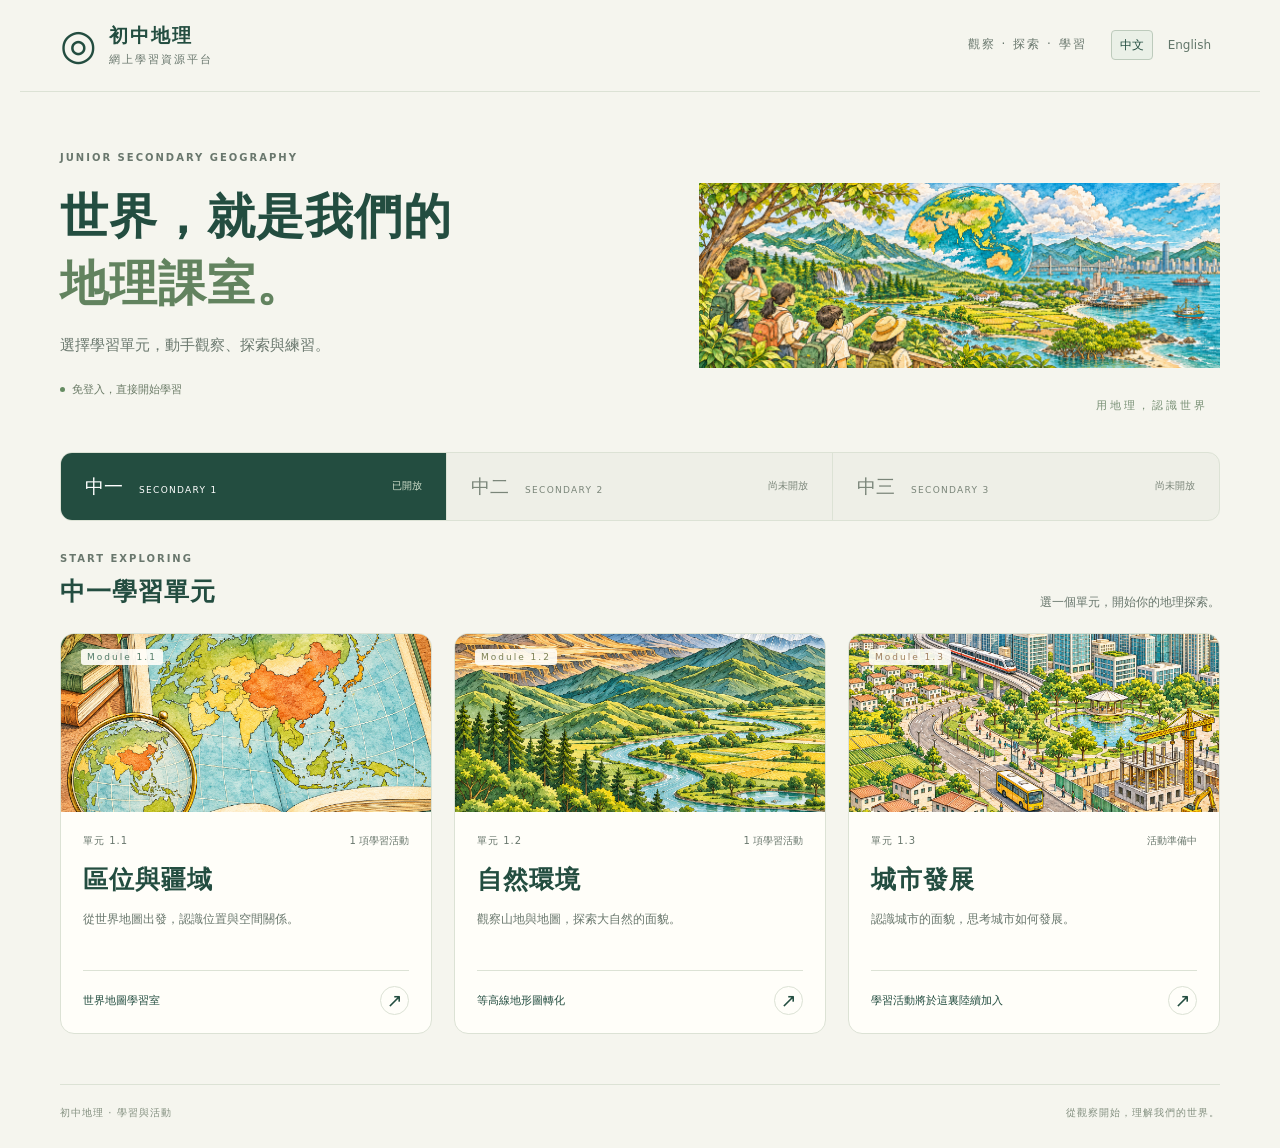
==== commit 710957b1: "Publish bilingual homepage with Module 1.1 to 1.3" ====
--- a/index.html
+++ b/index.html
@@ -1 +1 @@
-<!doctype html><html lang="zh-Hant"><head><meta charset="utf-8"><meta name="viewport" content="width=device-width,initial-scale=1"><meta name="description" content="初中地理網上學習資源平台，按年級及單元探索互動學習活動。"><title>網上學習資源平台｜初中地理</title><link rel="stylesheet" href="./portal.css?v=1"><script>if(new URLSearchParams(location.search).has('lang'))location.replace('s1/location-territory/world-map/'+location.search+location.hash);</script></head><body><a class="skip" href="#main">跳至主要內容</a><header class="site-header"><a class="brand" href="./"><span class="brand-icon" aria-hidden="true">◎</span><span>初中地理<small>網上學習資源平台</small></span></a><span class="header-note">觀察 · 探索 · 學習</span></header><main id="main"><section class="hero"><div><p class="eyebrow">JUNIOR SECONDARY GEOGRAPHY</p><h1>世界，就是我們的<br><em>地理課室。</em></h1><p class="hero-intro">選擇學習單元，動手觀察、探索與練習。</p><span class="open-note"><i></i> 免登入，直接開始學習</span></div><div class="hero-art" aria-hidden="true"><svg viewBox="0 0 360 210" fill="none" aria-hidden="true"><circle cx="180" cy="105" r="81" fill="#e1ede5"/><g stroke="currentColor" stroke-width="1.4"><circle cx="180" cy="105" r="81"/><ellipse cx="180" cy="105" rx="36" ry="81"/><ellipse cx="180" cy="105" rx="64" ry="81"/><path d="M99 105h162M111 63h138M111 147h138M180 24v162"/></g><path d="m130 65 24-9 19 15-8 21-24 4-14-15zm33 40 25 9 9 23-16 30-15-17-7-25zm41-51 30 14 14 26-18 17-22-13-16-27z" fill="currentColor" opacity=".16"/><circle cx="221" cy="81" r="5" fill="#cb7b46"/><path d="M221 81h66m-66 0V40" stroke="#cb7b46" stroke-dasharray="3 4"/><path d="m277 142 22-10m-11-5 11 5-2 12" stroke="currentColor" stroke-width="1.4"/></svg><span class="orbit-label">用地理，認識世界</span></div></section><section class="learning" id="s1" aria-labelledby="learning-title"><div class="grade-picker" aria-label="選擇年級"><a class="grade active" href="#s1" aria-current="page"><span>中一 <small>SECONDARY 1</small></span><b>已開放</b></a><button class="grade" disabled><span>中二 <small>SECONDARY 2</small></span><b>尚未開放</b></button><button class="grade" disabled><span>中三 <small>SECONDARY 3</small></span><b>尚未開放</b></button></div><div class="section-heading"><div><p class="eyebrow">START EXPLORING</p><h2 id="learning-title">中一學習單元</h2></div><p>選一個單元，開始你的地理探索。</p></div><div class="unit-grid"><a class="unit-card location" href="s1/location-territory/"><div class="unit-art"><span class="unit-number">UNIT 01</span><svg viewBox="0 0 360 210" fill="none" aria-hidden="true"><circle cx="180" cy="105" r="81" fill="#e1ede5"/><g stroke="currentColor" stroke-width="1.4"><circle cx="180" cy="105" r="81"/><ellipse cx="180" cy="105" rx="36" ry="81"/><ellipse cx="180" cy="105" rx="64" ry="81"/><path d="M99 105h162M111 63h138M111 147h138M180 24v162"/></g><path d="m130 65 24-9 19 15-8 21-24 4-14-15zm33 40 25 9 9 23-16 30-15-17-7-25zm41-51 30 14 14 26-18 17-22-13-16-27z" fill="currentColor" opacity=".16"/><circle cx="221" cy="81" r="5" fill="#cb7b46"/><path d="M221 81h66m-66 0V40" stroke="#cb7b46" stroke-dasharray="3 4"/><path d="m277 142 22-10m-11-5 11 5-2 12" stroke="currentColor" stroke-width="1.4"/></svg></div><div class="unit-copy"><div class="card-meta"><span>單元 1</span><span class="status">1 項學習活動</span></div><h3>區位與疆域</h3><p>從世界地圖出發，認識位置與空間關係。</p><div class="card-bottom"><span>世界地圖學習室</span><span class="card-arrow" aria-label="查看單元">↗</span></div></div></a><a class="unit-card nature" href="s1/natural-environment/"><div class="unit-art"><span class="unit-number">UNIT 02</span><svg viewBox="0 0 360 210" fill="none" aria-hidden="true"><path d="m52 157 56-64 35 22 60-79 103 121-102 37z" fill="#e5e5cc"/><g stroke="currentColor" stroke-width="1.5" stroke-linejoin="round"><path d="m52 157 56-64 35 22 60-79 103 121-102 37z"/><path d="m70 149 40-40 34 23 59-73 83 93-83 28z"/><path d="m95 145 19-18 31 23 58-66 60 64-60 20z"/><path d="m159 147 44-43 38 40-38 13z"/><path d="m186 139 17-17 16 17-16 7z"/></g><path d="M36 182h274M36 179v6m274-6v6" stroke="currentColor" opacity=".4"/><circle cx="203" cy="36" r="3" fill="currentColor"/></svg></div><div class="unit-copy"><div class="card-meta"><span>單元 2</span><span class="status">1 項學習活動</span></div><h3>自然環境</h3><p>觀察山地與地圖，探索大自然的面貌。</p><div class="card-bottom"><span>等高線地形圖轉化</span><span class="card-arrow" aria-label="查看單元">↗</span></div></div></a><a class="unit-card urban" href="s1/urban-development/"><div class="unit-art"><span class="unit-number">UNIT 03</span><svg viewBox="0 0 360 210" fill="none" aria-hidden="true"><path d="M58 171V93h46v78m14 0V62h57v109m16 0V38h45v133m15 0v-62h48v62" fill="#eadfd2" stroke="currentColor" stroke-width="1.5"/><g stroke="currentColor" stroke-width="1.5"><path d="M41 171h278M203 59h20m-20 17h20m-20 17h20m-20 17h20m-20 17h20M131 82h30m-30 19h30m-30 19h30M71 113h20m-20 19h20m174-2h22m-22 17h22"/><path d="M145 171v-29h16v29m-15 17h30m12 0h30m12 0h30"/></g><circle cx="79" cy="52" r="16" stroke="currentColor" opacity=".4"/></svg></div><div class="unit-copy"><div class="card-meta"><span>單元 3</span><span class="status">活動準備中</span></div><h3>城市發展</h3><p>認識城市的面貌，思考城市如何發展。</p><div class="card-bottom"><span>學習活動將於這裏陸續加入</span><span class="card-arrow" aria-label="查看單元">↗</span></div></div></a></div></section></main><footer class="site-footer"><span>初中地理 · 學習與活動</span><span>從觀察開始，理解我們的世界。</span></footer></body></html>+<!doctype html><html lang="zh-Hant"><head><meta charset="utf-8"><meta name="viewport" content="width=device-width,initial-scale=1"><meta name="description" content="初中地理網上學習資源平台，按年級及單元探索互動學習活動。"><title>網上學習資源平台｜初中地理</title><link rel="stylesheet" href="./portal.css?v=2"><script>if(new URLSearchParams(location.search).has('lang')&&!new URLSearchParams(location.search).has('hub'))location.replace('s1/location-territory/world-map/'+location.search+location.hash);</script><link rel="stylesheet" href="./language.css?v=1"><script src="./portal-language.js?v=1" defer></script></head><body><a class="skip" href="#main">跳至主要內容</a><header class="site-header"><a class="brand" href="./"><span class="brand-icon" aria-hidden="true">◎</span><span>初中地理<small>網上學習資源平台</small></span></a><div class="header-tools"><span class="header-note">觀察 · 探索 · 學習</span><nav class="language-switch" aria-label="Language"><a href="?lang=zh" data-language="zh" lang="zh-Hant">中文</a><a href="?lang=en" data-language="en" lang="en">English</a></nav></div></header><main id="main"><section class="hero"><div><p class="eyebrow">JUNIOR SECONDARY GEOGRAPHY</p><h1>世界，就是我們的<br><em>地理課室。</em></h1><p class="hero-intro">選擇學習單元，動手觀察、探索與練習。</p><span class="open-note"><i></i> 免登入，直接開始學習</span></div><div class="hero-art" aria-hidden="true"><img src="images/exploration.png" alt="" width="2098" height="749" decoding="async"><span class="orbit-label">用地理，認識世界</span></div></section><section class="learning" id="s1" aria-labelledby="learning-title"><div class="grade-picker" aria-label="選擇年級"><a class="grade active" href="#s1" aria-current="page"><span>中一 <small>SECONDARY 1</small></span><b>已開放</b></a><button class="grade" disabled><span>中二 <small>SECONDARY 2</small></span><b>尚未開放</b></button><button class="grade" disabled><span>中三 <small>SECONDARY 3</small></span><b>尚未開放</b></button></div><div class="section-heading"><div><p class="eyebrow">START EXPLORING</p><h2 id="learning-title">中一學習單元</h2></div><p>選一個單元，開始你的地理探索。</p></div><div class="unit-grid"><a class="unit-card location" href="s1/location-territory/"><div class="unit-art"><span class="unit-number">Module 1.1</span><img src="images/location.png" alt="" width="1374" height="1145" loading="lazy" decoding="async"></div><div class="unit-copy"><div class="card-meta"><span>單元 1.1</span><span class="status">1 項學習活動</span></div><h3>區位與疆域</h3><p>從世界地圖出發，認識位置與空間關係。</p><div class="card-bottom"><span>世界地圖學習室</span><span class="card-arrow" aria-label="查看單元">↗</span></div></div></a><a class="unit-card nature" href="s1/natural-environment/"><div class="unit-art"><span class="unit-number">Module 1.2</span><img src="images/nature.png" alt="" width="1374" height="1145" loading="lazy" decoding="async"></div><div class="unit-copy"><div class="card-meta"><span>單元 1.2</span><span class="status">1 項學習活動</span></div><h3>自然環境</h3><p>觀察山地與地圖，探索大自然的面貌。</p><div class="card-bottom"><span>等高線地形圖轉化</span><span class="card-arrow" aria-label="查看單元">↗</span></div></div></a><a class="unit-card urban" href="s1/urban-development/"><div class="unit-art"><span class="unit-number">Module 1.3</span><img src="images/urban.png" alt="" width="1374" height="1145" loading="lazy" decoding="async"></div><div class="unit-copy"><div class="card-meta"><span>單元 1.3</span><span class="status">活動準備中</span></div><h3>城市發展</h3><p>認識城市的面貌，思考城市如何發展。</p><div class="card-bottom"><span>學習活動將於這裏陸續加入</span><span class="card-arrow" aria-label="查看單元">↗</span></div></div></a></div></section></main><footer class="site-footer"><span>初中地理 · 學習與活動</span><span>從觀察開始，理解我們的世界。</span></footer></body></html>
--- a/portal.css
+++ b/portal.css
@@ -1 +1,11 @@
 :root{--ink:#234d40;--muted:#69776d;--paper:#f5f5ee;--line:#dce2d5;--serif:"Noto Serif TC","PMingLiU",serif}*{box-sizing:border-box}html{scroll-behavior:smooth;scroll-padding-top:20px}body{margin:0;background:var(--paper);color:var(--ink);font:16px/1.65 "Microsoft JhengHei","PingFang TC",system-ui,sans-serif}a{color:inherit;text-decoration:none}button{font:inherit}a:focus-visible,button:focus-visible{outline:3px solid #b66b30;outline-offset:5px}h1,h2,h3,p{margin:0}svg{display:block;width:100%;height:100%}.skip{position:absolute;top:-80px;left:16px;background:var(--ink);color:white;padding:10px 16px;z-index:9}.skip:focus{top:10px}.site-header{max-width:1240px;margin:auto;padding:24px 40px;display:flex;align-items:center;justify-content:space-between;border-bottom:1px solid var(--line)}.brand{display:flex;gap:12px;align-items:center;font-size:19px;line-height:1.25;font-weight:700;letter-spacing:2px}.brand-icon{font:42px/1 Georgia;letter-spacing:0}.brand small{display:block;margin-top:5px;font-size:11px;letter-spacing:2px;font-weight:400;color:var(--muted)}.header-note{font-size:12px;letter-spacing:2px;color:var(--muted)}main{max-width:1240px;margin:auto;padding:0 40px}.hero{min-height:330px;padding:44px 0 36px;display:grid;grid-template-columns:1.15fr 1fr;align-items:center;gap:40px}.eyebrow{font-size:10px;font-weight:600;letter-spacing:2px;color:var(--muted)}h1{font-size:clamp(32px,3.8vw,48px);line-height:1.4;letter-spacing:1px;margin:16px 0}h1 em{font-style:normal;color:#62835f}.hero-intro{color:var(--muted);margin:16px 0;font-size:15px}.open-note{font-size:11px;color:#6c7c68;display:inline-flex;gap:7px;align-items:center}.open-note i{width:5px;height:5px;background:#658c62;border-radius:100%}.hero-art{height:280px;position:relative;color:#678e77}.hero-art svg{transform:scale(1.2)}.orbit-label{position:absolute;bottom:0;right:12px;letter-spacing:3px;font-size:11px;color:#789075}.learning{padding:0 0 50px}.grade-picker{display:grid;grid-template-columns:repeat(3,1fr);border:1px solid var(--line);border-radius:12px;overflow:hidden;background:#eeefe7}.grade{display:flex;gap:10px;align-items:center;justify-content:space-between;padding:18px 24px;border:0;background:transparent;text-align:left;color:#7a8579;border-right:1px solid var(--line);font-size:19px}.grade:last-child{border:0}.grade small{font:9px system-ui;letter-spacing:1.3px;margin-left:10px}.grade b{font-size:10px;font-weight:400;white-space:nowrap}.grade.active{background:var(--ink);color:#fff}.grade.active b{color:#d1e0cc}.grade:disabled{cursor:default;opacity:1}.section-heading{display:flex;gap:20px;justify-content:space-between;align-items:flex-end;margin:30px 0 20px}.section-heading h2{font-size:25px;letter-spacing:1px}.section-heading .eyebrow{margin-bottom:4px}.section-heading>p{font-size:12px;color:var(--muted)}.unit-grid{display:grid;grid-template-columns:repeat(3,1fr);gap:22px}.unit-card{display:block;border:1px solid var(--line);background:#fffef9;border-radius:14px;overflow:hidden;transition:transform .18s,box-shadow .18s}.unit-card:hover{transform:translateY(-4px);box-shadow:0 12px 24px #244b3810}.location{--accent:#537c68;--tint:#eaf0e7}.nature{--accent:#7b8055;--tint:#eff0df}.urban{--accent:#a0805f;--tint:#f2e9de}.unit-art{position:relative;height:178px;color:var(--accent);background:var(--tint)}.unit-number{position:absolute;top:15px;left:20px;font:9px system-ui;letter-spacing:2px}.unit-art svg{padding:10px 18px}.unit-copy{padding:21px 22px 18px}.card-meta{display:flex;justify-content:space-between;gap:8px;font-size:10px;color:var(--muted);letter-spacing:1px}.status{letter-spacing:0}.unit-copy h3{font-size:25px;letter-spacing:1px;margin:10px 0}.unit-copy p{font-size:12px;color:var(--muted);min-height:40px}.card-bottom{border-top:1px solid var(--line);margin-top:20px;padding-top:15px;display:flex;align-items:center;justify-content:space-between;gap:6px;font-size:11px}.card-arrow{border:1px solid var(--line);width:29px;height:29px;border-radius:50%;font:19px/27px system-ui;text-align:center}.site-footer{max-width:1160px;margin:0 auto;padding:20px 0 26px;display:flex;justify-content:space-between;gap:16px;border-top:1px solid var(--line);color:#849080;font-size:10px;letter-spacing:1px}.breadcrumbs{display:flex;gap:12px;flex-wrap:wrap;font-size:12px;color:var(--muted);padding:26px 0}.breadcrumbs a:hover{text-decoration:underline}.breadcrumbs [aria-current]{color:var(--ink)}.unit-hero{display:flex;align-items:center;justify-content:space-between;gap:24px;padding:22px 32px;background:var(--tint);border-radius:16px}.unit-hero h1{font-size:40px;margin:10px 0}.unit-hero p:not(.eyebrow){color:var(--muted);font-size:14px}.unit-hero-art{width:280px;height:180px;color:var(--accent);flex-shrink:0}.unit-nav{display:flex;gap:32px;border-bottom:1px solid var(--line);margin-top:16px;overflow-x:auto}.unit-nav a{padding:15px 0;font-size:13px;color:var(--muted);white-space:nowrap;border-bottom:3px solid transparent}.unit-nav a[aria-current]{border-color:var(--ink);color:var(--ink);font-weight:700}.activities{padding-bottom:64px}.activities .section-heading{margin-top:30px}.activity-card{display:grid;grid-template-columns:.8fr 1fr;background:#fffef9;border:1px solid var(--line);border-radius:16px;overflow:hidden}.activity-art{background:var(--tint);color:var(--accent);display:flex;flex-direction:column;align-items:center;justify-content:center;padding:24px}.activity-art svg{max-width:340px;height:200px}.activity-art>span{font-size:10px;letter-spacing:3px;margin-top:14px}.activity-copy{padding:36px}.activity-copy h3{font-size:27px;margin:10px 0 14px}.activity-copy>p:not(.eyebrow){font-size:14px;color:var(--muted);max-width:440px}.tags{display:flex;flex-wrap:wrap;gap:8px;margin-top:20px}.tags span{font-size:10px;color:#6c7d65;background:#f0f2e9;border-radius:4px;padding:4px 9px}.start-button{display:inline-flex;align-items:center;gap:40px;margin-top:28px;background:var(--ink);color:white;border-radius:7px;padding:12px 20px;font-size:14px}.start-button:hover{background:#376452}.empty-state{text-align:center;padding:48px 20px 70px}.empty-icon{font:44px/1 Georgia;color:#9eac91}.empty-state .eyebrow{margin:12px 0}.empty-state h2{font-size:26px;margin-bottom:12px}.empty-state>p:not(.eyebrow){font-size:14px;color:var(--muted)}@media(max-width:900px){.grade{padding:16px}.grade small{display:block;margin:3px 0 0}.unit-grid{gap:12px}.unit-copy{padding:16px}.unit-copy h3{font-size:22px}.unit-art{height:150px}.hero{gap:0}.site-footer{margin:0 40px}.activity-copy{padding:26px}}@media(max-width:640px){.site-header{padding:18px 20px}.header-note{display:none}.brand{font-size:17px}.brand-icon{font-size:36px}main{padding:0 20px}.hero{min-height:0;padding:28px 0;grid-template-columns:1fr}.hero h1{font-size:34px}.hero-art{display:none}.hero-intro{font-size:13px}.grade{padding:13px 12px;display:block;font-size:18px}.grade small{font-size:8px;letter-spacing:.5px}.grade b{display:block;margin-top:9px}.section-heading{align-items:flex-start;gap:10px;flex-direction:column;margin:26px 0 16px}.section-heading h2{font-size:23px}.section-heading>p{font-size:11px}.unit-grid{grid-template-columns:1fr;gap:18px}.unit-art{height:165px}.unit-copy{padding:20px}.unit-copy h3{font-size:25px}.unit-copy p{min-height:0;font-size:13px}.card-bottom{font-size:12px}.site-footer{margin:0 20px;flex-direction:column;gap:6px;font-size:9px}.breadcrumbs{font-size:11px;padding:20px 0;gap:9px}.unit-hero{padding:24px}.unit-hero h1{font-size:32px}.unit-hero p:not(.eyebrow){font-size:12px}.unit-hero-art{display:none}.unit-nav{gap:25px}.unit-nav a{font-size:12px}.activity-card{grid-template-columns:1fr}.activity-art{padding:14px}.activity-art svg{height:165px}.activity-art>span{display:none}.activity-copy{padding:24px}.activity-copy h3{font-size:24px}.activity-copy>p:not(.eyebrow){font-size:13px}.activities{padding-bottom:40px}.empty-state{padding:40px 8px 60px}}@media(prefers-reduced-motion:reduce){html{scroll-behavior:auto}.unit-card{transition:none}}
+
+/* Supplied illustrations occupy the existing image areas. */
+.hero-art img{display:block;width:100%;height:100%;object-fit:contain}
+.unit-art img{display:block;width:100%;height:100%;object-fit:cover}
+.unit-number{z-index:1;background:#fffef9e8;border-radius:3px;padding:3px 6px}
+.unit-hero-art img{display:block;width:100%;height:100%;object-fit:cover;border-radius:8px}
+.activity-art img{display:block;width:100%;max-width:340px;height:200px;object-fit:cover;border-radius:6px}
+html[lang="en"] .brand{letter-spacing:.4px;font-size:17px}
+html[lang="en"] .brand small{letter-spacing:.5px;font-size:10px}
+@media(max-width:640px){.activity-art img{height:165px}}
--- a/language.css
+++ b/language.css
@@ -0,0 +1 @@
+.header-tools{display:flex;align-items:center;gap:24px}.language-switch{display:flex;gap:6px;align-items:center;flex-shrink:0;font:12px/1.5 system-ui,"Microsoft JhengHei";letter-spacing:0}.language-switch a{padding:5px 8px;text-decoration:none;border-radius:4px;color:#63776b;border:1px solid transparent;white-space:nowrap}.language-switch a[aria-current="true"]{color:#234d40;border-color:#bdcbbc;background:#eaf0e7}.language-switch a:hover{background:#eaf0e7}.language-switch a:focus-visible{outline:2px solid #b66b30;outline-offset:2px}.platform-nav>.language-switch{margin-left:auto}.platform-nav .language-switch a{color:#fff}.platform-nav .language-switch a[aria-current="true"]{background:#ffffff24;border-color:#ffffff70;color:white}.platform-nav .language-switch a:hover{background:#ffffff24}@media(max-width:640px){.site-header{gap:12px}.header-tools{gap:0}.language-switch{font-size:11px}.language-switch a{padding:5px 6px}.platform-nav{gap:8px}}
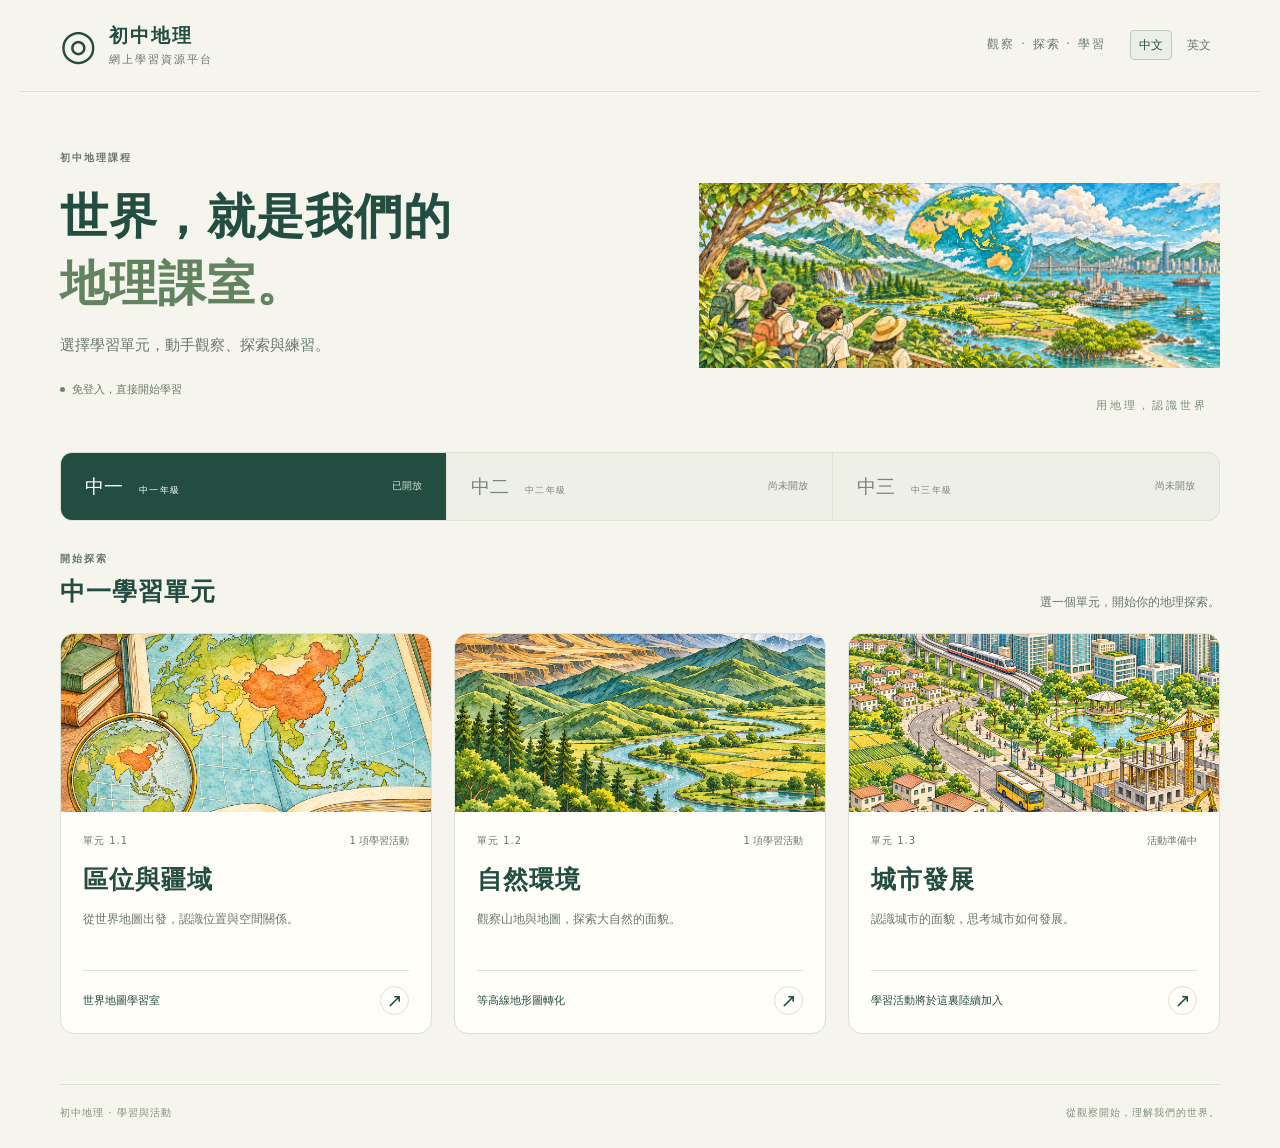
==== commit 5e9690bb: "Translate remaining homepage text and remove image badges" ====
--- a/index.html
+++ b/index.html
@@ -1 +1 @@
-<!doctype html><html lang="zh-Hant"><head><meta charset="utf-8"><meta name="viewport" content="width=device-width,initial-scale=1"><meta name="description" content="初中地理網上學習資源平台，按年級及單元探索互動學習活動。"><title>網上學習資源平台｜初中地理</title><link rel="stylesheet" href="./portal.css?v=2"><script>if(new URLSearchParams(location.search).has('lang')&&!new URLSearchParams(location.search).has('hub'))location.replace('s1/location-territory/world-map/'+location.search+location.hash);</script><link rel="stylesheet" href="./language.css?v=1"><script src="./portal-language.js?v=1" defer></script></head><body><a class="skip" href="#main">跳至主要內容</a><header class="site-header"><a class="brand" href="./"><span class="brand-icon" aria-hidden="true">◎</span><span>初中地理<small>網上學習資源平台</small></span></a><div class="header-tools"><span class="header-note">觀察 · 探索 · 學習</span><nav class="language-switch" aria-label="Language"><a href="?lang=zh" data-language="zh" lang="zh-Hant">中文</a><a href="?lang=en" data-language="en" lang="en">English</a></nav></div></header><main id="main"><section class="hero"><div><p class="eyebrow">JUNIOR SECONDARY GEOGRAPHY</p><h1>世界，就是我們的<br><em>地理課室。</em></h1><p class="hero-intro">選擇學習單元，動手觀察、探索與練習。</p><span class="open-note"><i></i> 免登入，直接開始學習</span></div><div class="hero-art" aria-hidden="true"><img src="images/exploration.png" alt="" width="2098" height="749" decoding="async"><span class="orbit-label">用地理，認識世界</span></div></section><section class="learning" id="s1" aria-labelledby="learning-title"><div class="grade-picker" aria-label="選擇年級"><a class="grade active" href="#s1" aria-current="page"><span>中一 <small>SECONDARY 1</small></span><b>已開放</b></a><button class="grade" disabled><span>中二 <small>SECONDARY 2</small></span><b>尚未開放</b></button><button class="grade" disabled><span>中三 <small>SECONDARY 3</small></span><b>尚未開放</b></button></div><div class="section-heading"><div><p class="eyebrow">START EXPLORING</p><h2 id="learning-title">中一學習單元</h2></div><p>選一個單元，開始你的地理探索。</p></div><div class="unit-grid"><a class="unit-card location" href="s1/location-territory/"><div class="unit-art"><span class="unit-number">Module 1.1</span><img src="images/location.png" alt="" width="1374" height="1145" loading="lazy" decoding="async"></div><div class="unit-copy"><div class="card-meta"><span>單元 1.1</span><span class="status">1 項學習活動</span></div><h3>區位與疆域</h3><p>從世界地圖出發，認識位置與空間關係。</p><div class="card-bottom"><span>世界地圖學習室</span><span class="card-arrow" aria-label="查看單元">↗</span></div></div></a><a class="unit-card nature" href="s1/natural-environment/"><div class="unit-art"><span class="unit-number">Module 1.2</span><img src="images/nature.png" alt="" width="1374" height="1145" loading="lazy" decoding="async"></div><div class="unit-copy"><div class="card-meta"><span>單元 1.2</span><span class="status">1 項學習活動</span></div><h3>自然環境</h3><p>觀察山地與地圖，探索大自然的面貌。</p><div class="card-bottom"><span>等高線地形圖轉化</span><span class="card-arrow" aria-label="查看單元">↗</span></div></div></a><a class="unit-card urban" href="s1/urban-development/"><div class="unit-art"><span class="unit-number">Module 1.3</span><img src="images/urban.png" alt="" width="1374" height="1145" loading="lazy" decoding="async"></div><div class="unit-copy"><div class="card-meta"><span>單元 1.3</span><span class="status">活動準備中</span></div><h3>城市發展</h3><p>認識城市的面貌，思考城市如何發展。</p><div class="card-bottom"><span>學習活動將於這裏陸續加入</span><span class="card-arrow" aria-label="查看單元">↗</span></div></div></a></div></section></main><footer class="site-footer"><span>初中地理 · 學習與活動</span><span>從觀察開始，理解我們的世界。</span></footer></body></html>+<!doctype html><html lang="zh-Hant"><head><meta charset="utf-8"><meta name="viewport" content="width=device-width,initial-scale=1"><meta name="description" content="初中地理網上學習資源平台，按年級及單元探索互動學習活動。"><title>網上學習資源平台｜初中地理</title><link rel="stylesheet" href="./portal.css?v=2"><script>if(new URLSearchParams(location.search).has('lang')&&!new URLSearchParams(location.search).has('hub'))location.replace('s1/location-territory/world-map/'+location.search+location.hash);</script><link rel="stylesheet" href="./language.css?v=1"><script src="./portal-language.js?v=2" defer></script></head><body><a class="skip" href="#main">跳至主要內容</a><header class="site-header"><a class="brand" href="./"><span class="brand-icon" aria-hidden="true">◎</span><span>初中地理<small>網上學習資源平台</small></span></a><div class="header-tools"><span class="header-note">觀察 · 探索 · 學習</span><nav class="language-switch" aria-label="語言"><a href="?lang=zh" data-language="zh" lang="zh-Hant">中文</a><a href="?lang=en" data-language="en" data-localized-label lang="zh-Hant">英文</a></nav></div></header><main id="main"><section class="hero"><div><p class="eyebrow">初中地理課程</p><h1>世界，就是我們的<br><em>地理課室。</em></h1><p class="hero-intro">選擇學習單元，動手觀察、探索與練習。</p><span class="open-note"><i></i> 免登入，直接開始學習</span></div><div class="hero-art" aria-hidden="true"><img src="images/exploration.png" alt="" width="2098" height="749" decoding="async"><span class="orbit-label">用地理，認識世界</span></div></section><section class="learning" id="s1" aria-labelledby="learning-title"><div class="grade-picker" aria-label="選擇年級"><a class="grade active" href="#s1" aria-current="page"><span>中一 <small>中一年級</small></span><b>已開放</b></a><button class="grade" disabled><span>中二 <small>中二年級</small></span><b>尚未開放</b></button><button class="grade" disabled><span>中三 <small>中三年級</small></span><b>尚未開放</b></button></div><div class="section-heading"><div><p class="eyebrow">開始探索</p><h2 id="learning-title">中一學習單元</h2></div><p>選一個單元，開始你的地理探索。</p></div><div class="unit-grid"><a class="unit-card location" href="s1/location-territory/"><div class="unit-art"><img src="images/location.png" alt="" width="1374" height="1145" loading="lazy" decoding="async"></div><div class="unit-copy"><div class="card-meta"><span>單元 1.1</span><span class="status">1 項學習活動</span></div><h3>區位與疆域</h3><p>從世界地圖出發，認識位置與空間關係。</p><div class="card-bottom"><span>世界地圖學習室</span><span class="card-arrow" aria-label="查看單元">↗</span></div></div></a><a class="unit-card nature" href="s1/natural-environment/"><div class="unit-art"><img src="images/nature.png" alt="" width="1374" height="1145" loading="lazy" decoding="async"></div><div class="unit-copy"><div class="card-meta"><span>單元 1.2</span><span class="status">1 項學習活動</span></div><h3>自然環境</h3><p>觀察山地與地圖，探索大自然的面貌。</p><div class="card-bottom"><span>等高線地形圖轉化</span><span class="card-arrow" aria-label="查看單元">↗</span></div></div></a><a class="unit-card urban" href="s1/urban-development/"><div class="unit-art"><img src="images/urban.png" alt="" width="1374" height="1145" loading="lazy" decoding="async"></div><div class="unit-copy"><div class="card-meta"><span>單元 1.3</span><span class="status">活動準備中</span></div><h3>城市發展</h3><p>認識城市的面貌，思考城市如何發展。</p><div class="card-bottom"><span>學習活動將於這裏陸續加入</span><span class="card-arrow" aria-label="查看單元">↗</span></div></div></a></div></section></main><footer class="site-footer"><span>初中地理 · 學習與活動</span><span>從觀察開始，理解我們的世界。</span></footer></body></html>
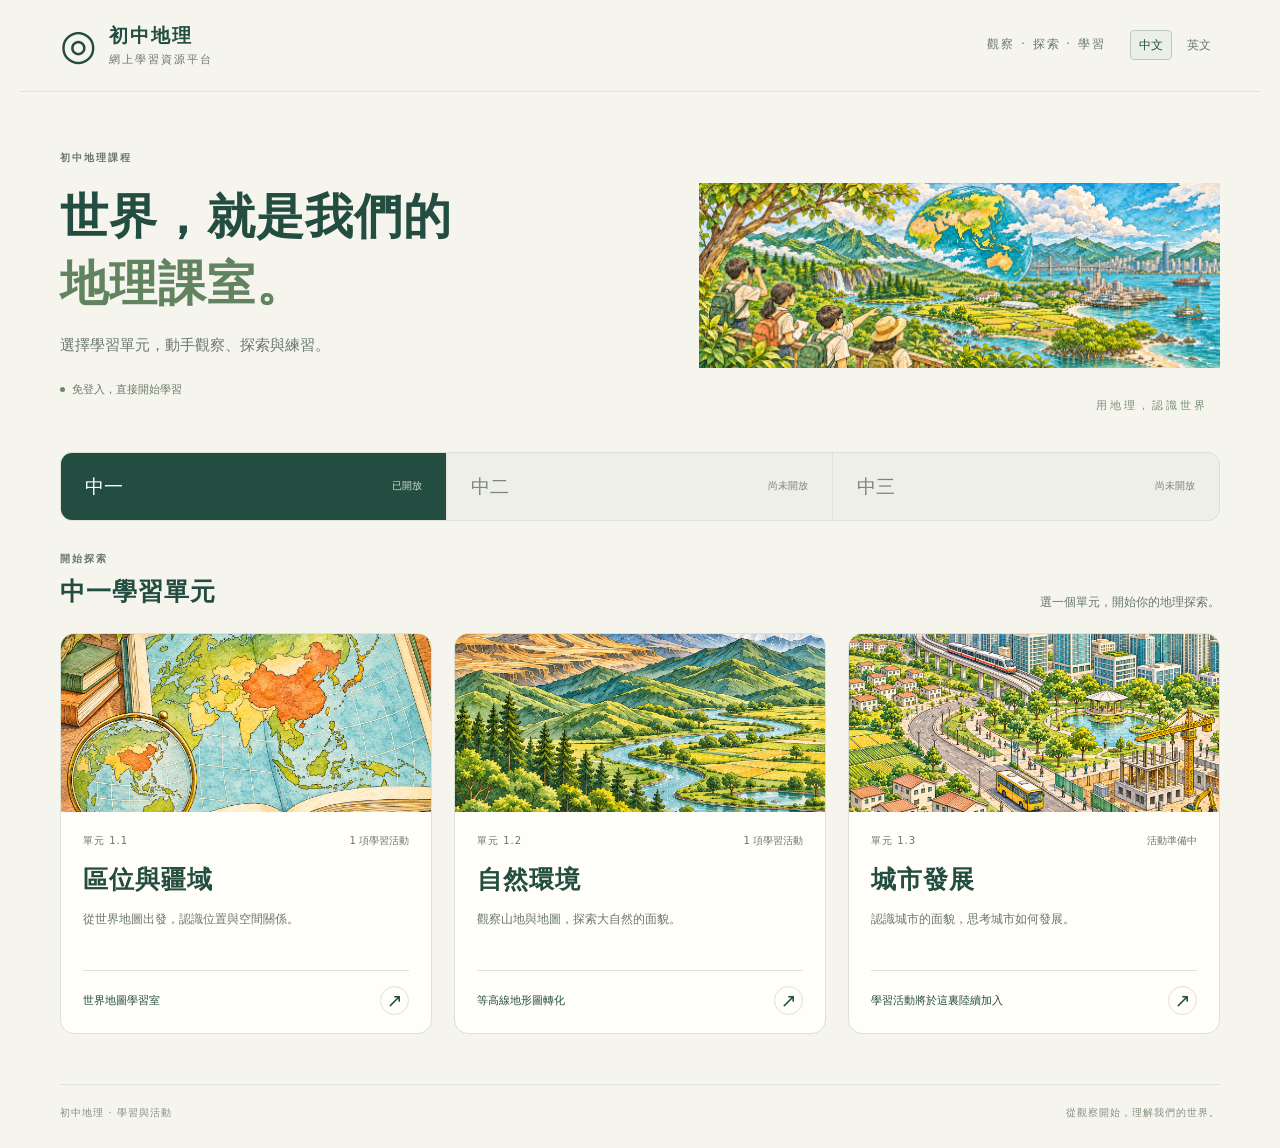
==== commit be62c2bc: "Remove repeated grade labels and clarify saddle task" ====
--- a/index.html
+++ b/index.html
@@ -1 +1 @@
-<!doctype html><html lang="zh-Hant"><head><meta charset="utf-8"><meta name="viewport" content="width=device-width,initial-scale=1"><meta name="description" content="初中地理網上學習資源平台，按年級及單元探索互動學習活動。"><title>網上學習資源平台｜初中地理</title><link rel="stylesheet" href="./portal.css?v=2"><script>if(new URLSearchParams(location.search).has('lang')&&!new URLSearchParams(location.search).has('hub'))location.replace('s1/location-territory/world-map/'+location.search+location.hash);</script><link rel="stylesheet" href="./language.css?v=1"><script src="./portal-language.js?v=2" defer></script></head><body><a class="skip" href="#main">跳至主要內容</a><header class="site-header"><a class="brand" href="./"><span class="brand-icon" aria-hidden="true">◎</span><span>初中地理<small>網上學習資源平台</small></span></a><div class="header-tools"><span class="header-note">觀察 · 探索 · 學習</span><nav class="language-switch" aria-label="語言"><a href="?lang=zh" data-language="zh" lang="zh-Hant">中文</a><a href="?lang=en" data-language="en" data-localized-label lang="zh-Hant">英文</a></nav></div></header><main id="main"><section class="hero"><div><p class="eyebrow">初中地理課程</p><h1>世界，就是我們的<br><em>地理課室。</em></h1><p class="hero-intro">選擇學習單元，動手觀察、探索與練習。</p><span class="open-note"><i></i> 免登入，直接開始學習</span></div><div class="hero-art" aria-hidden="true"><img src="images/exploration.png" alt="" width="2098" height="749" decoding="async"><span class="orbit-label">用地理，認識世界</span></div></section><section class="learning" id="s1" aria-labelledby="learning-title"><div class="grade-picker" aria-label="選擇年級"><a class="grade active" href="#s1" aria-current="page"><span>中一 <small>中一年級</small></span><b>已開放</b></a><button class="grade" disabled><span>中二 <small>中二年級</small></span><b>尚未開放</b></button><button class="grade" disabled><span>中三 <small>中三年級</small></span><b>尚未開放</b></button></div><div class="section-heading"><div><p class="eyebrow">開始探索</p><h2 id="learning-title">中一學習單元</h2></div><p>選一個單元，開始你的地理探索。</p></div><div class="unit-grid"><a class="unit-card location" href="s1/location-territory/"><div class="unit-art"><img src="images/location.png" alt="" width="1374" height="1145" loading="lazy" decoding="async"></div><div class="unit-copy"><div class="card-meta"><span>單元 1.1</span><span class="status">1 項學習活動</span></div><h3>區位與疆域</h3><p>從世界地圖出發，認識位置與空間關係。</p><div class="card-bottom"><span>世界地圖學習室</span><span class="card-arrow" aria-label="查看單元">↗</span></div></div></a><a class="unit-card nature" href="s1/natural-environment/"><div class="unit-art"><img src="images/nature.png" alt="" width="1374" height="1145" loading="lazy" decoding="async"></div><div class="unit-copy"><div class="card-meta"><span>單元 1.2</span><span class="status">1 項學習活動</span></div><h3>自然環境</h3><p>觀察山地與地圖，探索大自然的面貌。</p><div class="card-bottom"><span>等高線地形圖轉化</span><span class="card-arrow" aria-label="查看單元">↗</span></div></div></a><a class="unit-card urban" href="s1/urban-development/"><div class="unit-art"><img src="images/urban.png" alt="" width="1374" height="1145" loading="lazy" decoding="async"></div><div class="unit-copy"><div class="card-meta"><span>單元 1.3</span><span class="status">活動準備中</span></div><h3>城市發展</h3><p>認識城市的面貌，思考城市如何發展。</p><div class="card-bottom"><span>學習活動將於這裏陸續加入</span><span class="card-arrow" aria-label="查看單元">↗</span></div></div></a></div></section></main><footer class="site-footer"><span>初中地理 · 學習與活動</span><span>從觀察開始，理解我們的世界。</span></footer></body></html>+<!doctype html><html lang="zh-Hant"><head><meta charset="utf-8"><meta name="viewport" content="width=device-width,initial-scale=1"><meta name="description" content="初中地理網上學習資源平台，按年級及單元探索互動學習活動。"><title>網上學習資源平台｜初中地理</title><link rel="stylesheet" href="./portal.css?v=2"><script>if(new URLSearchParams(location.search).has('lang')&&!new URLSearchParams(location.search).has('hub'))location.replace('s1/location-territory/world-map/'+location.search+location.hash);</script><link rel="stylesheet" href="./language.css?v=1"><script src="./portal-language.js?v=3" defer></script></head><body><a class="skip" href="#main">跳至主要內容</a><header class="site-header"><a class="brand" href="./"><span class="brand-icon" aria-hidden="true">◎</span><span>初中地理<small>網上學習資源平台</small></span></a><div class="header-tools"><span class="header-note">觀察 · 探索 · 學習</span><nav class="language-switch" aria-label="語言"><a href="?lang=zh" data-language="zh" lang="zh-Hant">中文</a><a href="?lang=en" data-language="en" data-localized-label lang="zh-Hant">英文</a></nav></div></header><main id="main"><section class="hero"><div><p class="eyebrow">初中地理課程</p><h1>世界，就是我們的<br><em>地理課室。</em></h1><p class="hero-intro">選擇學習單元，動手觀察、探索與練習。</p><span class="open-note"><i></i> 免登入，直接開始學習</span></div><div class="hero-art" aria-hidden="true"><img src="images/exploration.png" alt="" width="2098" height="749" decoding="async"><span class="orbit-label">用地理，認識世界</span></div></section><section class="learning" id="s1" aria-labelledby="learning-title"><div class="grade-picker" aria-label="選擇年級"><a class="grade active" href="#s1" aria-current="page"><span>中一</span><b>已開放</b></a><button class="grade" disabled><span>中二</span><b>尚未開放</b></button><button class="grade" disabled><span>中三</span><b>尚未開放</b></button></div><div class="section-heading"><div><p class="eyebrow">開始探索</p><h2 id="learning-title">中一學習單元</h2></div><p>選一個單元，開始你的地理探索。</p></div><div class="unit-grid"><a class="unit-card location" href="s1/location-territory/"><div class="unit-art"><img src="images/location.png" alt="" width="1374" height="1145" loading="lazy" decoding="async"></div><div class="unit-copy"><div class="card-meta"><span>單元 1.1</span><span class="status">1 項學習活動</span></div><h3>區位與疆域</h3><p>從世界地圖出發，認識位置與空間關係。</p><div class="card-bottom"><span>世界地圖學習室</span><span class="card-arrow" aria-label="查看單元">↗</span></div></div></a><a class="unit-card nature" href="s1/natural-environment/"><div class="unit-art"><img src="images/nature.png" alt="" width="1374" height="1145" loading="lazy" decoding="async"></div><div class="unit-copy"><div class="card-meta"><span>單元 1.2</span><span class="status">1 項學習活動</span></div><h3>自然環境</h3><p>觀察山地與地圖，探索大自然的面貌。</p><div class="card-bottom"><span>等高線地形圖轉化</span><span class="card-arrow" aria-label="查看單元">↗</span></div></div></a><a class="unit-card urban" href="s1/urban-development/"><div class="unit-art"><img src="images/urban.png" alt="" width="1374" height="1145" loading="lazy" decoding="async"></div><div class="unit-copy"><div class="card-meta"><span>單元 1.3</span><span class="status">活動準備中</span></div><h3>城市發展</h3><p>認識城市的面貌，思考城市如何發展。</p><div class="card-bottom"><span>學習活動將於這裏陸續加入</span><span class="card-arrow" aria-label="查看單元">↗</span></div></div></a></div></section></main><footer class="site-footer"><span>初中地理 · 學習與活動</span><span>從觀察開始，理解我們的世界。</span></footer></body></html>
